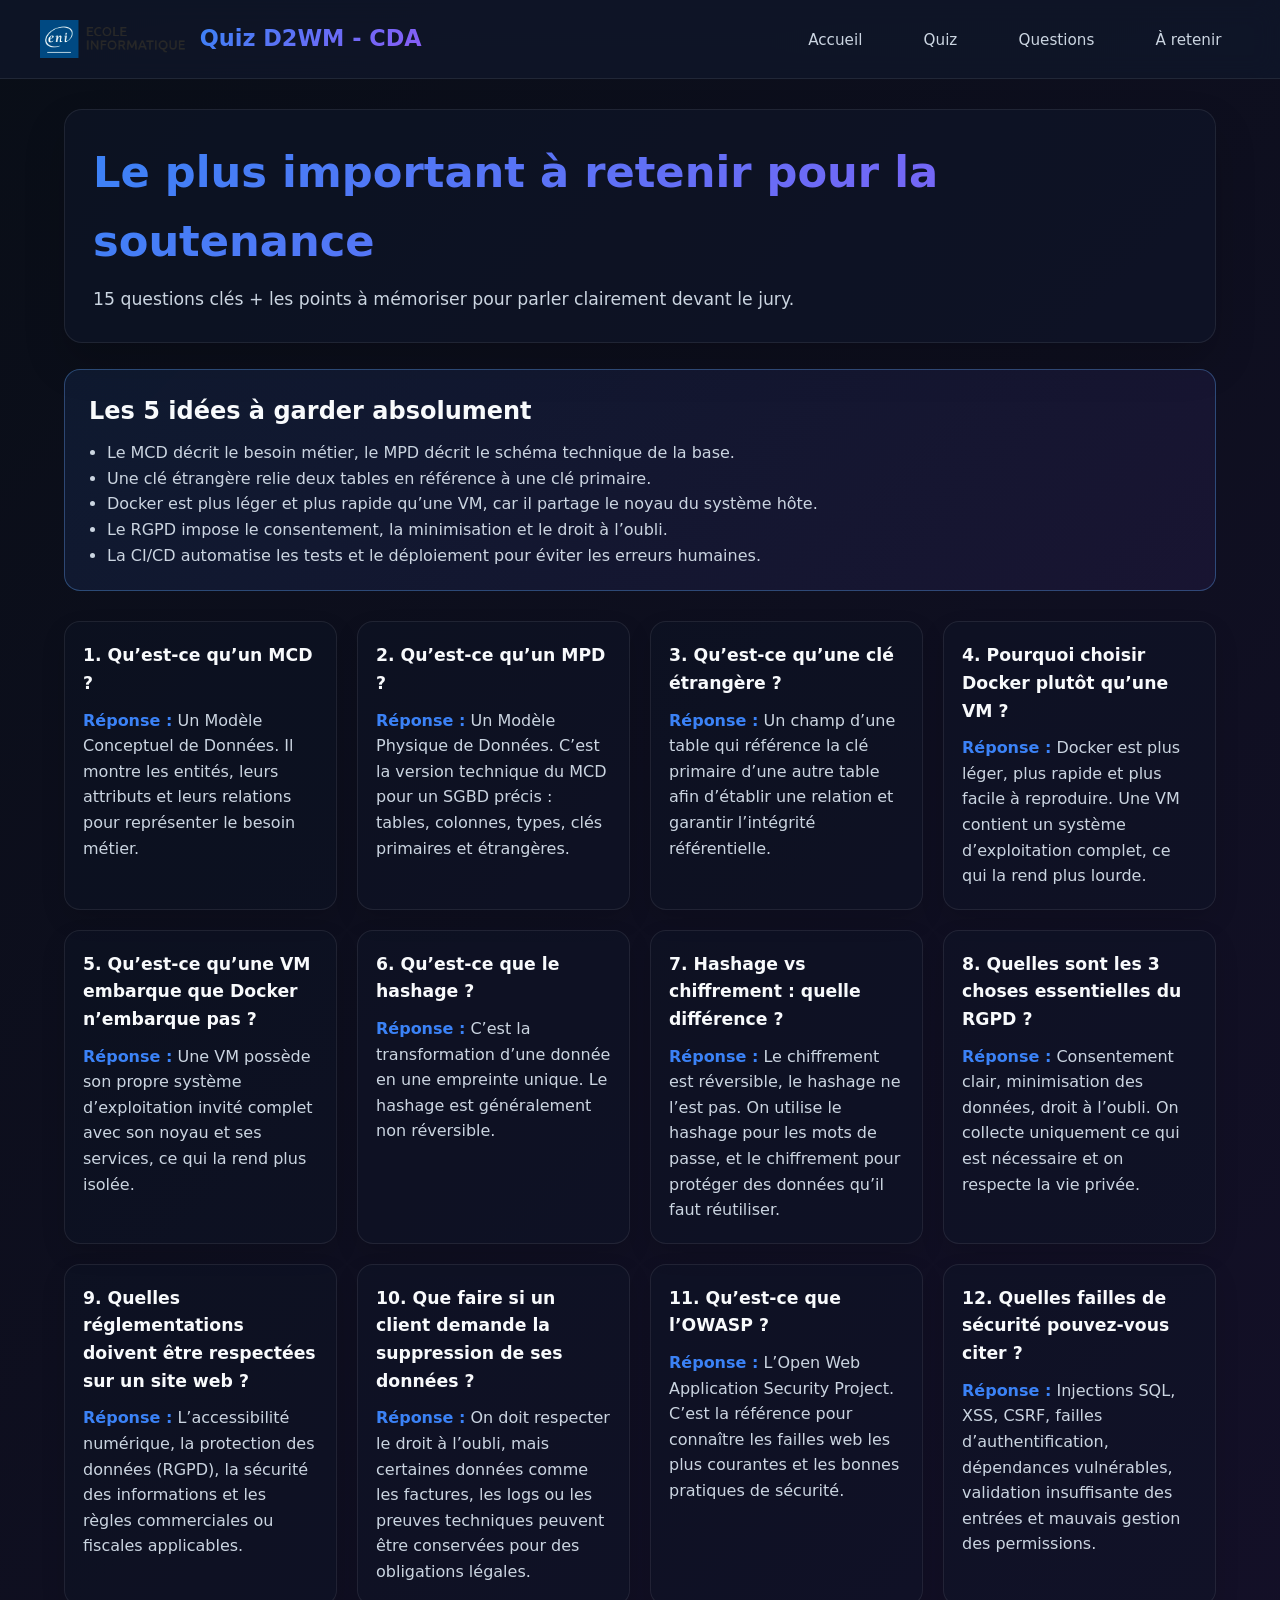
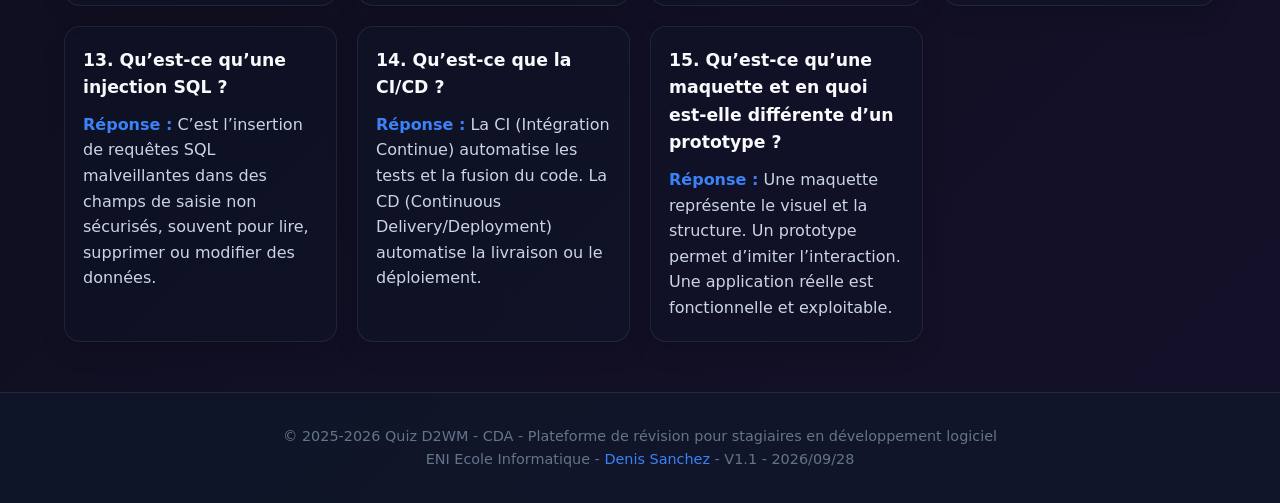
==== a-retenir.html @ b1cdfc32 "feat: implement header and footer components, add retention page with key concepts" ====
<!DOCTYPE html>
<html lang="fr">
<head>
    <meta charset="UTF-8">
    <meta name="viewport" content="width=device-width, initial-scale=1.0">
    <title>Le plus important à retenir pour la soutenance</title>
    <link rel="stylesheet" href="style.css">
</head>
<body>
    <div id="site-header"></div>

    <main class="retention-page">
        <div class="container">
            <section class="retention-hero">
                <h1>Le plus important à retenir pour la soutenance</h1>
                <p class="retention-subtitle">15 questions clés + les points à mémoriser pour parler clairement devant le jury.</p>
            </section>

            <section class="retention-flash-box">
                <h2>Les 5 idées à garder absolument</h2>
                <ul>
                    <li>Le MCD décrit le besoin métier, le MPD décrit le schéma technique de la base.</li>
                    <li>Une clé étrangère relie deux tables en référence à une clé primaire.</li>
                    <li>Docker est plus léger et plus rapide qu’une VM, car il partage le noyau du système hôte.</li>
                    <li>Le RGPD impose le consentement, la minimisation et le droit à l’oubli.</li>
                    <li>La CI/CD automatise les tests et le déploiement pour éviter les erreurs humaines.</li>
                </ul>
            </section>

            <section class="retention-grid">
                <article class="retention-card">
                    <h3>1. Qu’est-ce qu’un MCD ?</h3>
                    <p><strong>Réponse :</strong> Un Modèle Conceptuel de Données. Il montre les entités, leurs attributs et leurs relations pour représenter le besoin métier.</p>
                </article>

                <article class="retention-card">
                    <h3>2. Qu’est-ce qu’un MPD ?</h3>
                    <p><strong>Réponse :</strong> Un Modèle Physique de Données. C’est la version technique du MCD pour un SGBD précis : tables, colonnes, types, clés primaires et étrangères.</p>
                </article>

                <article class="retention-card">
                    <h3>3. Qu’est-ce qu’une clé étrangère ?</h3>
                    <p><strong>Réponse :</strong> Un champ d’une table qui référence la clé primaire d’une autre table afin d’établir une relation et garantir l’intégrité référentielle.</p>
                </article>

                <article class="retention-card">
                    <h3>4. Pourquoi choisir Docker plutôt qu’une VM ?</h3>
                    <p><strong>Réponse :</strong> Docker est plus léger, plus rapide et plus facile à reproduire. Une VM contient un système d’exploitation complet, ce qui la rend plus lourde.</p>
                </article>

                <article class="retention-card">
                    <h3>5. Qu’est-ce qu’une VM embarque que Docker n’embarque pas ?</h3>
                    <p><strong>Réponse :</strong> Une VM possède son propre système d’exploitation invité complet avec son noyau et ses services, ce qui la rend plus isolée.</p>
                </article>

                <article class="retention-card">
                    <h3>6. Qu’est-ce que le hashage ?</h3>
                    <p><strong>Réponse :</strong> C’est la transformation d’une donnée en une empreinte unique. Le hashage est généralement non réversible.</p>
                </article>

                <article class="retention-card">
                    <h3>7. Hashage vs chiffrement : quelle différence ?</h3>
                    <p><strong>Réponse :</strong> Le chiffrement est réversible, le hashage ne l’est pas. On utilise le hashage pour les mots de passe, et le chiffrement pour protéger des données qu’il faut réutiliser.</p>
                </article>

                <article class="retention-card">
                    <h3>8. Quelles sont les 3 choses essentielles du RGPD ?</h3>
                    <p><strong>Réponse :</strong> Consentement clair, minimisation des données, droit à l’oubli. On collecte uniquement ce qui est nécessaire et on respecte la vie privée.</p>
                </article>

                <article class="retention-card">
                    <h3>9. Quelles réglementations doivent être respectées sur un site web ?</h3>
                    <p><strong>Réponse :</strong> L’accessibilité numérique, la protection des données (RGPD), la sécurité des informations et les règles commerciales ou fiscales applicables.</p>
                </article>

                <article class="retention-card">
                    <h3>10. Que faire si un client demande la suppression de ses données ?</h3>
                    <p><strong>Réponse :</strong> On doit respecter le droit à l’oubli, mais certaines données comme les factures, les logs ou les preuves techniques peuvent être conservées pour des obligations légales.</p>
                </article>

                <article class="retention-card">
                    <h3>11. Qu’est-ce que l’OWASP ?</h3>
                    <p><strong>Réponse :</strong> L’Open Web Application Security Project. C’est la référence pour connaître les failles web les plus courantes et les bonnes pratiques de sécurité.</p>
                </article>

                <article class="retention-card">
                    <h3>12. Quelles failles de sécurité pouvez-vous citer ?</h3>
                    <p><strong>Réponse :</strong> Injections SQL, XSS, CSRF, failles d’authentification, dépendances vulnérables, validation insuffisante des entrées et mauvais gestion des permissions.</p>
                </article>

                <article class="retention-card">
                    <h3>13. Qu’est-ce qu’une injection SQL ?</h3>
                    <p><strong>Réponse :</strong> C’est l’insertion de requêtes SQL malveillantes dans des champs de saisie non sécurisés, souvent pour lire, supprimer ou modifier des données.</p>
                </article>

                <article class="retention-card">
                    <h3>14. Qu’est-ce que la CI/CD ?</h3>
                    <p><strong>Réponse :</strong> La CI (Intégration Continue) automatise les tests et la fusion du code. La CD (Continuous Delivery/Deployment) automatise la livraison ou le déploiement.</p>
                </article>

                <article class="retention-card">
                    <h3>15. Qu’est-ce qu’une maquette et en quoi est-elle différente d’un prototype ?</h3>
                    <p><strong>Réponse :</strong> Une maquette représente le visuel et la structure. Un prototype permet d’imiter l’interaction. Une application réelle est fonctionnelle et exploitable.</p>
                </article>
            </section>
        </div>
    </main>

    <div id="site-footer"></div>

    <script src="layout.js"></script>
</body>
</html>
---- style.css ----
/* === RESET ET BASE === */
* {
    margin: 0;
    padding: 0;
    box-sizing: border-box;
}

:root {
    --bg-gradient: linear-gradient(135deg, #090e17 0%, #15102a 100%);
    --card-bg: rgba(30, 41, 59, 0.6);
    --border-color: rgba(255, 255, 255, 0.08);
    --text-primary: #f8fafc;
    --text-secondary: #cbd5e1;
    --text-muted: #64748b;
    --primary-gradient: linear-gradient(135deg, #3b82f6 0%, #8b5cf6 100%);
    --primary-color: #3b82f6;
    --primary-hover-shadow: rgba(59, 130, 246, 0.3);
    
    /* Difficulties colors */
    --facile-color: #4ade80;
    --facile-bg: rgba(34, 197, 94, 0.15);
    --facile-border: rgba(34, 197, 94, 0.3);
    
    --intermediaire-color: #fb923c;
    --intermediaire-bg: rgba(249, 115, 22, 0.15);
    --intermediaire-border: rgba(249, 115, 22, 0.3);
    
    --avance-color: #f87171;
    --avance-bg: rgba(239, 68, 68, 0.15);
    --avance-border: rgba(239, 68, 68, 0.3);
}

body {
    font-family: 'Inter', system-ui, -apple-system, sans-serif;
    line-height: 1.6;
    color: var(--text-secondary);
    background: var(--bg-gradient);
    min-height: 100vh;
    display: flex;
    flex-direction: column;
}

.container {
    max-width: 1200px;
    margin: 0 auto;
    padding: 0 24px;
    width: 100%;
}

/* === HEADER === */
header {
    background: rgba(15, 23, 42, 0.8);
    backdrop-filter: blur(12px);
    -webkit-backdrop-filter: blur(12px);
    border-bottom: 1px solid var(--border-color);
    position: sticky;
    top: 0;
    z-index: 1000;
}

.header-content {
    display: flex;
    justify-content: space-between;
    align-items: center;
    padding: 1.25rem 0;
}

.logo {
    display: flex;
    align-items: center;
    font-size: 1.4rem;
    font-weight: 700;
    color: var(--text-primary);
    text-decoration: none;
    gap: 12px;
}

.logo img {
    height: 38px;
    width: auto;
}

.text-header {
    background: var(--primary-gradient);
    -webkit-background-clip: text;
    -webkit-text-fill-color: transparent;
    background-clip: text;
}

/* === NAVIGATION === */
nav ul {
    list-style: none;
    display: flex;
    gap: 1.5rem;
}

nav a {
    text-decoration: none;
    color: var(--text-secondary);
    font-weight: 500;
    padding: 0.6rem 1.1rem;
    border-radius: 8px;
    transition: all 0.25s ease;
    font-size: 0.95rem;
    border: 1px solid transparent;
}

nav a:hover, nav a.active {
    background: rgba(255, 255, 255, 0.05);
    color: var(--text-primary);
    border-color: var(--border-color);
}

/* === MAIN CONTENT === */
main {
    padding: 2.5rem 0;
    flex: 1;
}

.page {
    display: none;
    background: var(--card-bg);
    backdrop-filter: blur(20px);
    -webkit-backdrop-filter: blur(20px);
    border-radius: 20px;
    padding: 2.5rem;
    border: 1px solid var(--border-color);
    box-shadow: 0 20px 40px rgba(0, 0, 0, 0.25);
    margin-bottom: 2rem;
}

.page.active {
    display: block;
}

/* === ACCUEIL === */
.welcome {
    text-align: center;
}

.welcome h1 {
    font-size: 2.8rem;
    font-weight: 800;
    margin-bottom: 1rem;
    background: var(--primary-gradient);
    -webkit-background-clip: text;
    -webkit-text-fill-color: transparent;
    background-clip: text;
}

.welcome p {
    font-size: 1.15rem;
    color: var(--text-secondary);
    margin-bottom: 1.5rem;
    max-width: 800px;
    margin-left: auto;
    margin-right: auto;
}

.alignLeft {
    text-align: left;
    max-width: 700px;
    margin: 1.5rem auto;
    padding-left: 2rem;
}

.alignLeft li {
    margin-bottom: 0.5rem;
}

.welcome h2 {
    font-size: 1.8rem;
    color: var(--text-primary);
    margin: 2.5rem 0 1rem;
}

.menu-cards {
    display: grid;
    grid-template-columns: repeat(auto-fit, minmax(320px, 1fr));
    gap: 2rem;
    margin-top: 2.5rem;
}

.menu-card {
    background: rgba(255, 255, 255, 0.02);
    border: 1px solid var(--border-color);
    padding: 2.5rem 2rem;
    border-radius: 16px;
    text-align: center;
    cursor: pointer;
    transition: all 0.3s cubic-bezier(0.4, 0, 0.2, 1);
    box-shadow: 0 4px 12px rgba(0, 0, 0, 0.1);
}

.menu-card:hover {
    transform: translateY(-5px);
    background: rgba(255, 255, 255, 0.04);
    border-color: rgba(59, 130, 246, 0.4);
    box-shadow: 0 12px 30px rgba(59, 130, 246, 0.15);
}

.menu-card h3 {
    font-size: 1.4rem;
    margin-bottom: 0.75rem;
    color: var(--text-primary);
}

.welcome-text-card {
    color: var(--text-secondary) !important;
    font-size: 0.95rem;
    line-height: 1.5;
}

.highlight {
    font-weight: 600;
    color: var(--primary-color);
}

/* === FORMULAIRE QUIZ === */
.quiz-setup {
    background: rgba(15, 23, 42, 0.4);
    border: 1px solid var(--border-color);
    padding: 2.5rem;
    border-radius: 16px;
    max-width: 650px;
    margin: 2rem auto;
}

.form-group {
    margin-bottom: 1.75rem;
}

.form-group label {
    display: block;
    margin-bottom: 0.6rem;
    font-weight: 600;
    color: var(--text-primary);
    font-size: 0.95rem;
}

.form-group select,
.form-group input {
    width: 100%;
    padding: 0.85rem 1rem;
    background: rgba(15, 23, 42, 0.6);
    border: 1px solid rgba(255, 255, 255, 0.1);
    border-radius: 10px;
    font-size: 1rem;
    color: var(--text-primary);
    transition: all 0.25s ease;
}

.form-group select:focus,
.form-group input:focus {
    outline: none;
    border-color: var(--primary-color);
    box-shadow: 0 0 0 3px rgba(59, 130, 246, 0.15);
}

.btn {
    background: var(--primary-gradient);
    color: white;
    padding: 0.85rem 2.25rem;
    border: none;
    border-radius: 10px;
    font-size: 1rem;
    font-weight: 600;
    cursor: pointer;
    transition: all 0.25s cubic-bezier(0.4, 0, 0.2, 1);
    display: inline-block;
    text-decoration: none;
    box-shadow: 0 4px 14px var(--primary-hover-shadow);
}

.btn:hover {
    transform: translateY(-2px);
    box-shadow: 0 6px 20px rgba(59, 130, 246, 0.4);
}

.btn:active {
    transform: translateY(0);
}

.btn-secondary {
    background: rgba(255, 255, 255, 0.08);
    color: var(--text-primary);
    box-shadow: none;
    border: 1px solid var(--border-color);
}

.btn-secondary:hover {
    background: rgba(255, 255, 255, 0.15);
    box-shadow: none;
}

.btn-sm {
    padding: 0.5rem 1.25rem;
    font-size: 0.85rem;
    border-radius: 8px;
}

/* === QUIZ === */
.quiz-container {
    max-width: 800px;
    margin: 0 auto;
}

.quiz-header {
    display: flex;
    justify-content: space-between;
    align-items: center;
    margin-bottom: 1.5rem;
    padding: 1rem 1.5rem;
    background: rgba(15, 23, 42, 0.4);
    border: 1px solid var(--border-color);
    border-radius: 12px;
}

.quiz-progress {
    font-weight: 600;
    color: var(--text-primary);
}

.timer {
    font-size: 1.5rem;
    font-weight: 700;
    color: #f87171;
    background: rgba(239, 68, 68, 0.1);
    border: 1px solid rgba(239, 68, 68, 0.2);
    padding: 0.25rem 1rem;
    border-radius: 8px;
    min-width: 70px;
    text-align: center;
}

.timer.warning {
    background: rgba(239, 68, 68, 0.25);
    border-color: #ef4444;
    animation: pulse 0.8s infinite;
}

@keyframes pulse {
    0% { transform: scale(1); }
    50% { transform: scale(1.05); }
    100% { transform: scale(1); }
}

/* PROGRESS BAR */
.progress-bar-container {
    background: rgba(255, 255, 255, 0.05);
    height: 8px;
    border-radius: 4px;
    overflow: hidden;
    margin-bottom: 2rem;
    border: 1px solid rgba(255, 255, 255, 0.03);
}

.progress-bar-fill {
    background: var(--primary-gradient);
    height: 100%;
    width: 0%;
    transition: width 0.4s cubic-bezier(0.1, 0.76, 0.55, 0.94);
}

.question-card {
    background: rgba(15, 23, 42, 0.2);
    border: 1px solid var(--border-color);
    padding: 2.5rem;
    border-radius: 16px;
    margin-bottom: 2rem;
}

.question-title {
    font-size: 1.35rem;
    font-weight: 700;
    margin-bottom: 0.5rem;
    color: var(--text-primary);
    line-height: 1.5;
}

.question-meta {
    font-size: 0.85rem;
    color: var(--text-muted);
    margin-bottom: 1.75rem;
    display: flex;
    gap: 15px;
}

.answers {
    display: grid;
    gap: 1rem;
}

.answer-btn {
    background: rgba(255, 255, 255, 0.02);
    border: 1px solid var(--border-color);
    padding: 1.15rem 1.5rem;
    border-radius: 12px;
    cursor: pointer;
    transition: all 0.2s ease;
    text-align: left;
    font-size: 1rem;
    color: var(--text-secondary);
    font-family: inherit;
}

.answer-btn:hover {
    border-color: var(--primary-color);
    background: rgba(59, 130, 246, 0.08);
    color: var(--text-primary);
}

.answer-btn:focus {
    outline: none;
    border-color: var(--primary-color);
}

.answer-btn.selected {
    border-color: var(--primary-color);
    background: rgba(59, 130, 246, 0.15);
    color: var(--text-primary);
}

.answer-btn.correct {
    border-color: #22c55e !important;
    background: rgba(34, 197, 94, 0.15) !important;
    color: #4ade80 !important;
    font-weight: 600;
}

.answer-btn.incorrect {
    border-color: #ef4444 !important;
    background: rgba(239, 68, 68, 0.15) !important;
    color: #f87171 !important;
}

.explanation {
    background: rgba(34, 197, 94, 0.06);
    border: 1px solid rgba(34, 197, 94, 0.15);
    border-left: 4px solid #22c55e;
    padding: 1.25rem 1.5rem;
    margin-top: 1.5rem;
    border-radius: 8px;
    display: none;
}

.explanation.show {
    display: block;
    animation: slideDown 0.35s cubic-bezier(0.1, 0.76, 0.55, 0.94);
}

@keyframes slideDown {
    from { opacity: 0; transform: translateY(-10px); }
    to { opacity: 1; transform: translateY(0); }
}

.explanation-container {
    margin-top: 0.5rem;
}

.explanation-text {
    font-size: 0.95rem;
    color: var(--text-secondary);
    line-height: 1.6;
}

/* === RÉSULTATS === */
.results-container {
    max-width: 700px;
    margin: 0 auto;
    text-align: center;
}

.score-circle {
    width: 170px;
    height: 170px;
    border-radius: 50%;
    background: conic-gradient(#22c55e var(--score-percentage), rgba(255, 255, 255, 0.08) var(--score-percentage));
    display: flex;
    align-items: center;
    justify-content: center;
    margin: 2.5rem auto;
    position: relative;
    box-shadow: 0 10px 25px rgba(0, 0, 0, 0.2);
}

.score-circle::before {
    content: '';
    width: 136px;
    height: 136px;
    border-radius: 50%;
    background: #090e17; /* Matches deep page background */
    position: absolute;
}

.score-text {
    position: relative;
    z-index: 1;
    font-size: 2.4rem;
    font-weight: 800;
    color: var(--text-primary);
}

.results-summary {
    display: grid;
    grid-template-columns: repeat(auto-fit, minmax(180px, 1fr));
    gap: 1.5rem;
    margin: 2.5rem 0;
}

.stat-card {
    background: rgba(15, 23, 42, 0.4);
    border: 1px solid var(--border-color);
    padding: 1.5rem;
    border-radius: 14px;
    text-align: center;
}

.stat-number {
    font-size: 2.2rem;
    font-weight: 800;
    color: var(--text-primary);
    background: var(--primary-gradient);
    -webkit-background-clip: text;
    -webkit-text-fill-color: transparent;
    background-clip: text;
}

.stat-label {
    color: var(--text-muted);
    font-size: 0.9rem;
    margin-top: 0.4rem;
    text-transform: uppercase;
    letter-spacing: 0.5px;
}

/* === LISTE DES QUESTIONS === */
.questions-list {
    max-width: 1000px;
    margin: 0 auto;
}

.search-filter-container {
    display: flex;
    gap: 1.25rem;
    margin-bottom: 2.5rem;
    flex-wrap: wrap;
}

.search-group {
    flex: 1;
    min-width: 300px;
    margin-bottom: 0;
}

.filter-group {
    width: 220px;
    margin-bottom: 0;
}

.search-filter-container input,
.search-filter-container select {
    background: rgba(15, 23, 42, 0.5);
    border: 1px solid var(--border-color);
    color: var(--text-primary);
    border-radius: 10px;
}

.theme-section {
    margin-bottom: 1.75rem;
    border: 1px solid var(--border-color);
    border-radius: 14px;
    overflow: hidden;
    background: rgba(15, 23, 42, 0.2);
    transition: all 0.3s ease;
}

.theme-section.expanded {
    background: rgba(15, 23, 42, 0.4);
    border-color: rgba(255, 255, 255, 0.15);
    box-shadow: 0 10px 25px rgba(0, 0, 0, 0.15);
}

.theme-header {
    background: rgba(15, 23, 42, 0.6);
    padding: 1.25rem 2rem;
    cursor: pointer;
    transition: background 0.25s ease;
}

.theme-header:hover {
    background: rgba(15, 23, 42, 0.85);
}

.theme-header h3 {
    font-size: 1.25rem;
    font-weight: 700;
    color: var(--text-primary);
    display: flex;
    justify-content: space-between;
    align-items: center;
}

.theme-header h3::after {
    content: '▼';
    font-size: 0.8rem;
    color: var(--text-muted);
    transition: transform 0.3s ease;
}

.theme-section.expanded .theme-header h3::after {
    transform: rotate(180deg);
}

.theme-count {
    color: var(--text-muted);
    font-size: 0.9rem;
    font-weight: 400;
}

.theme-content {
    background: transparent;
    border: none;
    padding: 0;
}

.question-item {
    border-top: 1px solid var(--border-color);
    padding: 2rem;
}

.question-text {
    font-weight: 700;
    color: var(--text-primary);
    margin-bottom: 1rem;
    font-size: 1.15rem;
    line-height: 1.5;
}

.question-meta {
    margin-bottom: 1.25rem;
    background: transparent;
    color: var(--text-muted);
    border: none;
    border-radius: 0;
    padding: 0;
    display: flex;
    align-items: center;
    gap: 10px;
    font-size: 0.85rem;
}

.question-answer {
    background: rgba(34, 197, 94, 0.04);
    border: 1px solid rgba(34, 197, 94, 0.15);
    border-left: 5px solid #22c55e;
    padding: 1.5rem;
    border-radius: 10px;
}

.correct-answer {
    font-weight: 700;
    color: #4ade80;
    margin-bottom: 0.75rem;
    font-size: 1.05rem;
}

/* === HISTORIQUE DES SCORES === */
.history-section {
    margin-top: 3.5rem;
    padding-top: 2.5rem;
    border-top: 1px solid var(--border-color);
    text-align: left;
}

.history-section h2 {
    font-size: 1.5rem;
    margin-bottom: 1.5rem;
    color: var(--text-primary);
    text-align: center;
}

.history-list {
    max-width: 700px;
    margin: 0 auto 1.5rem;
}

.history-item {
    display: flex;
    justify-content: space-between;
    align-items: center;
    background: rgba(15, 23, 42, 0.4);
    border: 1px solid var(--border-color);
    padding: 1rem 1.5rem;
    border-radius: 12px;
    margin-bottom: 0.75rem;
    gap: 15px;
}

.history-meta {
    display: flex;
    flex-direction: column;
    gap: 4px;
}

.history-date {
    font-size: 0.8rem;
    color: var(--text-muted);
}

.history-theme {
    font-weight: 600;
    color: var(--text-primary);
    font-size: 0.95rem;
    white-space: nowrap;
    overflow: hidden;
    text-overflow: ellipsis;
    max-width: 250px;
}

.history-stats {
    display: flex;
    align-items: center;
    gap: 20px;
}

.history-time {
    font-size: 0.85rem;
    color: var(--text-muted);
}

.history-score {
    font-weight: 700;
    font-size: 1.05rem;
    padding: 0.25rem 0.75rem;
    border-radius: 6px;
    min-width: 100px;
    text-align: center;
}

.score-good {
    color: #4ade80;
    background: rgba(34, 197, 94, 0.1);
}

.score-average {
    color: #fb923c;
    background: rgba(249, 115, 22, 0.1);
}

.score-bad {
    color: #f87171;
    background: rgba(239, 68, 68, 0.1);
}

.no-history {
    text-align: center;
    color: var(--text-muted);
    font-style: italic;
}

.btn-clear-history {
    display: block;
    margin: 0 auto;
}

/* === ACCESSIBILITÉ & BADGES === */
.badge {
    display: inline-block;
    padding: 3px 10px;
    font-size: 0.75rem;
    font-weight: 700;
    border-radius: 6px;
    text-transform: uppercase;
    letter-spacing: 0.5px;
    border: 1px solid transparent;
}

.badge-facile {
    color: var(--facile-color);
    background: var(--facile-bg);
    border-color: var(--facile-border);
}

.badge-intermediaire {
    color: var(--intermediaire-color);
    background: var(--intermediaire-bg);
    border-color: var(--intermediaire-border);
}

.badge-avance {
    color: var(--avance-color);
    background: var(--avance-bg);
    border-color: var(--avance-border);
}

/* === FOOTER === */
footer {
    background: rgba(15, 23, 42, 0.8);
    border-top: 1px solid var(--border-color);
    text-align: center;
    padding: 2rem 0;
    color: var(--text-muted);
    margin-top: auto;
    font-size: 0.9rem;
}

footer a {
    color: var(--primary-color);
    text-decoration: none;
    transition: color 0.2s ease;
}

footer a:hover {
    color: #8b5cf6;
}

/* === RESPONSIVE === */
@media (max-width: 768px) {
    .header-content {
        flex-direction: column;
        gap: 1.25rem;
        padding: 1rem 0;
    }

    nav ul {
        gap: 0.75rem;
    }
    
    nav a {
        padding: 0.5rem 0.8rem;
        font-size: 0.85rem;
    }

    .welcome h1 {
        font-size: 2.2rem;
    }

    .menu-cards {
        grid-template-columns: 1fr;
        gap: 1.25rem;
    }

    .quiz-setup {
        padding: 1.75rem;
    }

    .quiz-header {
        flex-direction: column;
        gap: 1rem;
        align-items: stretch;
        text-align: center;
    }
    
    .timer {
        margin: 0 auto;
    }

    .question-card {
        padding: 1.5rem;
    }

    .results-summary {
        grid-template-columns: 1fr;
        gap: 1rem;
    }
    
    .search-filter-container {
        flex-direction: column;
        align-items: stretch;
    }
    
    .filter-group {
        width: 100%;
    }
    
    .history-item {
        flex-direction: column;
        align-items: stretch;
        gap: 10px;
    }
    
    .history-stats {
        justify-content: space-between;
    }
    
    .history-theme {
        max-width: 100%;
    }
}

/* === UTILITAIRES === */
.hidden { display: none !important; }
.text-center { text-align: center; }
.mt-2 { margin-top: 1rem; }
.mb-2 { margin-bottom: 1rem; }
.explanation-container {
     margin: 0 auto;
     border: 1px solid rgba(255, 255, 255, 0.08);
     padding: 10px;
     container-type: inline-size;
}
.explanation-text {
     white-space: pre-wrap;
     margin: 0;
}

/* === PAGE À RETENIR POUR LA SOUTENANCE === */
.retention-page {
    padding: 30px 0 50px;
}

.retention-hero {
    background: rgba(15, 23, 42, 0.55);
    border: 1px solid var(--border-color);
    border-radius: 18px;
    padding: 28px;
    box-shadow: 0 20px 40px rgba(0, 0, 0, 0.18);
    margin-bottom: 26px;
}

.retention-hero h1 {
    margin: 0 0 10px;
    font-size: clamp(2rem, 4vw, 2.7rem);
    color: var(--text-primary);
    background: var(--primary-gradient);
    -webkit-background-clip: text;
    -webkit-text-fill-color: transparent;
    background-clip: text;
}

.retention-subtitle {
    margin: 0;
    color: var(--text-secondary);
    font-size: 1.08rem;
}

.retention-flash-box {
    background: linear-gradient(135deg, rgba(59, 130, 246, 0.1), rgba(139, 92, 246, 0.08));
    border: 1px solid rgba(96, 165, 250, 0.35);
    border-radius: 16px;
    padding: 22px 24px;
    margin-bottom: 30px;
}

.retention-flash-box h2 {
    margin-top: 0;
    color: var(--text-primary);
    font-size: 1.5rem;
}

.retention-flash-box ul {
    margin: 10px 0 0 18px;
    padding: 0;
    color: var(--text-secondary);
}

.retention-grid {
    display: grid;
    grid-template-columns: repeat(auto-fit, minmax(260px, 1fr));
    gap: 20px;
}

.retention-card {
    background: rgba(15, 23, 42, 0.42);
    border: 1px solid var(--border-color);
    border-radius: 16px;
    padding: 20px 18px;
    box-shadow: 0 10px 25px rgba(0, 0, 0, 0.12);
}

.retention-card:nth-child(odd) {
    background: rgba(15, 23, 42, 0.32);
}

.retention-card h3 {
    margin-top: 0;
    margin-bottom: 10px;
    font-size: 1.08rem;
    color: var(--text-primary);
}

.retention-card p {
    margin: 0;
    color: var(--text-secondary);
}

.retention-card strong {
    color: var(--primary-color);
}

.retention-footer {
    text-align: center;
    padding: 20px 0 0;
}

@media (max-width: 700px) {
    .retention-hero {
        padding: 20px 18px;
    }
}
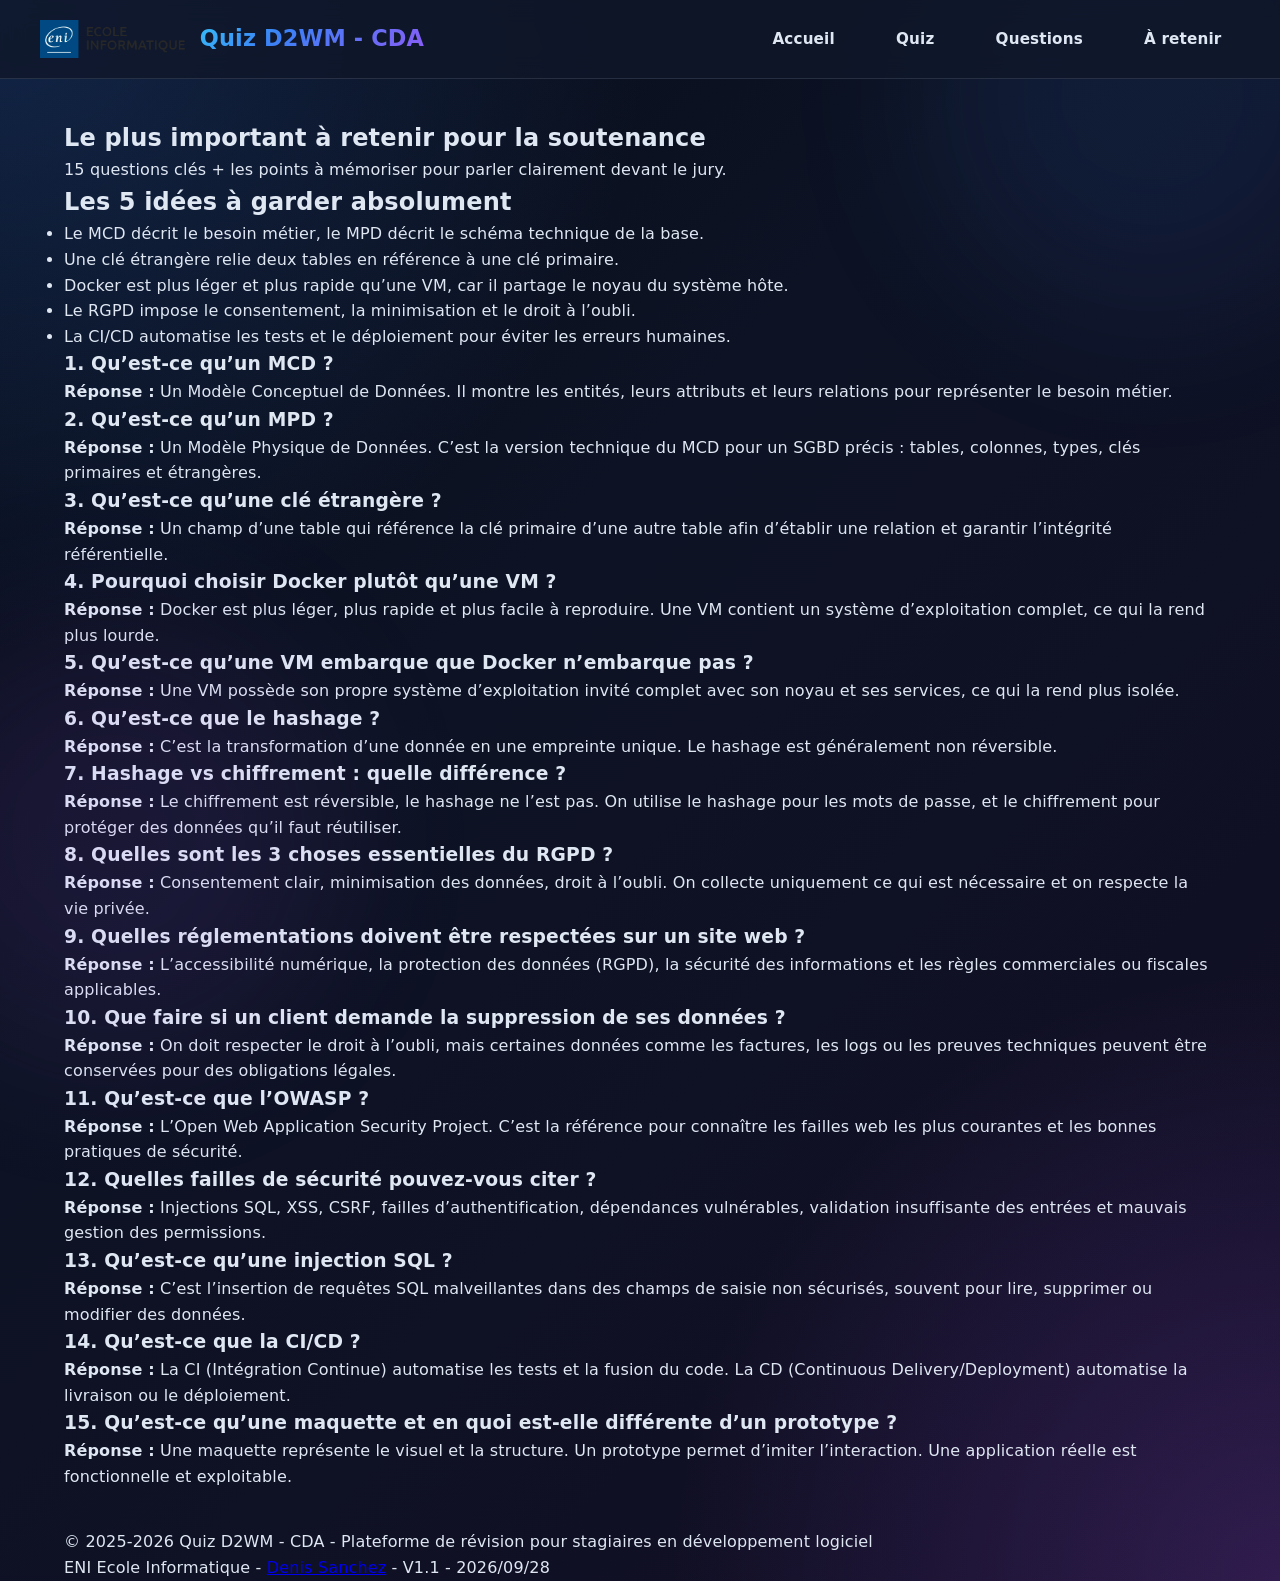
==== commit f599014a: "feat: update resource links with cache-busting query parameters and enhance navigation structure" ====
--- a/a-retenir.html
+++ b/a-retenir.html
@@ -4,7 +4,7 @@
     <meta charset="UTF-8">
     <meta name="viewport" content="width=device-width, initial-scale=1.0">
     <title>Le plus important à retenir pour la soutenance</title>
-    <link rel="stylesheet" href="style.css">
+    <link rel="stylesheet" href="style.css?v=2026-09-28">
 </head>
 <body>
     <div id="site-header"></div>
@@ -108,6 +108,6 @@
 
     <div id="site-footer"></div>
 
-    <script src="layout.js"></script>
+    <script src="layout.js?v=2026-09-28"></script>
 </body>
 </html>
--- a/style.css
+++ b/style.css
@@ -6,28 +6,40 @@
 }
 
 :root {
-    --bg-gradient: linear-gradient(135deg, #090e17 0%, #15102a 100%);
-    --card-bg: rgba(30, 41, 59, 0.6);
-    --border-color: rgba(255, 255, 255, 0.08);
+    --bg-gradient: radial-gradient(circle at top left, rgba(59, 130, 246, 0.22), transparent 32%),
+        radial-gradient(circle at bottom right, rgba(168, 85, 247, 0.2), transparent 30%),
+        linear-gradient(135deg, #060b16 0%, #0d1324 38%, #120e24 100%);
+    --card-bg: rgba(15, 23, 42, 0.72);
+    --card-soft: rgba(15, 23, 42, 0.48);
+    --card-strong: rgba(15, 23, 42, 0.9);
+    --border-color: rgba(148, 163, 184, 0.18);
     --text-primary: #f8fafc;
-    --text-secondary: #cbd5e1;
-    --text-muted: #64748b;
-    --primary-gradient: linear-gradient(135deg, #3b82f6 0%, #8b5cf6 100%);
-    --primary-color: #3b82f6;
-    --primary-hover-shadow: rgba(59, 130, 246, 0.3);
-    
+    --text-secondary: #dfe7f3;
+    --text-muted: #8ea0b9;
+    --primary-gradient: linear-gradient(135deg, #38bdf8 0%, #3b82f6 35%, #8b5cf6 100%);
+    --primary-color: #60a5fa;
+    --primary-hover-shadow: rgba(59, 130, 246, 0.35);
+    --surface-glow: rgba(96, 165, 250, 0.12);
+    --success-color: #34d399;
+    --warning-color: #fbbf24;
+    --danger-color: #f87171;
+
     /* Difficulties colors */
     --facile-color: #4ade80;
     --facile-bg: rgba(34, 197, 94, 0.15);
     --facile-border: rgba(34, 197, 94, 0.3);
-    
+
     --intermediaire-color: #fb923c;
     --intermediaire-bg: rgba(249, 115, 22, 0.15);
     --intermediaire-border: rgba(249, 115, 22, 0.3);
-    
+
     --avance-color: #f87171;
     --avance-bg: rgba(239, 68, 68, 0.15);
     --avance-border: rgba(239, 68, 68, 0.3);
+}
+
+html {
+    scroll-behavior: smooth;
 }
 
 body {
@@ -38,6 +50,34 @@
     min-height: 100vh;
     display: flex;
     flex-direction: column;
+    letter-spacing: 0.01em;
+    position: relative;
+    overflow-x: hidden;
+}
+
+body::before,
+body::after {
+    content: "";
+    position: fixed;
+    width: 28rem;
+    height: 28rem;
+    border-radius: 50%;
+    filter: blur(80px);
+    opacity: 0.5;
+    pointer-events: none;
+    z-index: 0;
+}
+
+body::before {
+    background: rgba(59, 130, 246, 0.18);
+    top: -8rem;
+    right: -6rem;
+}
+
+body::after {
+    background: rgba(168, 85, 247, 0.18);
+    bottom: -10rem;
+    left: -7rem;
 }
 
 .container {
@@ -97,18 +137,38 @@
 nav a {
     text-decoration: none;
     color: var(--text-secondary);
-    font-weight: 500;
-    padding: 0.6rem 1.1rem;
-    border-radius: 8px;
+    font-weight: 600;
+    padding: 0.7rem 1.1rem;
+    border-radius: 10px;
     transition: all 0.25s ease;
     font-size: 0.95rem;
     border: 1px solid transparent;
-}
-
-nav a:hover, nav a.active {
+    position: relative;
+}
+
+nav a:hover {
     background: rgba(255, 255, 255, 0.05);
     color: var(--text-primary);
     border-color: var(--border-color);
+    transform: translateY(-1px);
+}
+
+nav a.active {
+    background: linear-gradient(135deg, rgba(59, 130, 246, 0.18), rgba(139, 92, 246, 0.14));
+    color: var(--text-primary);
+    border-color: rgba(96, 165, 250, 0.45);
+    box-shadow: inset 0 1px 0 rgba(255,255,255,0.08), 0 8px 18px rgba(59, 130, 246, 0.12);
+}
+
+nav a.active::before {
+    content: "";
+    position: absolute;
+    left: 0.8rem;
+    right: 0.8rem;
+    bottom: 0.3rem;
+    height: 2px;
+    border-radius: 999px;
+    background: var(--primary-gradient);
 }
 
 /* === MAIN CONTENT === */
@@ -119,14 +179,24 @@
 
 .page {
     display: none;
-    background: var(--card-bg);
+    background: linear-gradient(180deg, rgba(15, 23, 42, 0.76) 0%, rgba(15, 23, 42, 0.88) 100%);
     backdrop-filter: blur(20px);
     -webkit-backdrop-filter: blur(20px);
-    border-radius: 20px;
+    border-radius: 26px;
     padding: 2.5rem;
-    border: 1px solid var(--border-color);
-    box-shadow: 0 20px 40px rgba(0, 0, 0, 0.25);
+    border: 1px solid rgba(148, 163, 184, 0.22);
+    box-shadow: 0 22px 60px rgba(2, 6, 23, 0.5), inset 0 1px 0 rgba(255, 255, 255, 0.06);
     margin-bottom: 2rem;
+    position: relative;
+    overflow: hidden;
+}
+
+.page::before {
+    content: "";
+    position: absolute;
+    inset: 0;
+    background: radial-gradient(circle at top left, rgba(96, 165, 250, 0.12), transparent 30%);
+    pointer-events: none;
 }
 
 .page.active {
@@ -136,94 +206,119 @@
 /* === ACCUEIL === */
 .welcome {
     text-align: center;
+    position: relative;
+    z-index: 1;
 }
 
 .welcome h1 {
-    font-size: 2.8rem;
+    font-size: clamp(2.4rem, 4vw, 4rem);
     font-weight: 800;
     margin-bottom: 1rem;
     background: var(--primary-gradient);
     -webkit-background-clip: text;
     -webkit-text-fill-color: transparent;
     background-clip: text;
+    letter-spacing: -0.04em;
 }
 
 .welcome p {
     font-size: 1.15rem;
     color: var(--text-secondary);
     margin-bottom: 1.5rem;
-    max-width: 800px;
+    max-width: 820px;
     margin-left: auto;
     margin-right: auto;
 }
 
 .alignLeft {
     text-align: left;
-    max-width: 700px;
+    max-width: 720px;
     margin: 1.5rem auto;
     padding-left: 2rem;
+    color: var(--text-secondary);
 }
 
 .alignLeft li {
-    margin-bottom: 0.5rem;
+    margin-bottom: 0.6rem;
 }
 
 .welcome h2 {
-    font-size: 1.8rem;
+    font-size: clamp(1.5rem, 2.2vw, 2rem);
     color: var(--text-primary);
     margin: 2.5rem 0 1rem;
 }
 
 .menu-cards {
     display: grid;
-    grid-template-columns: repeat(auto-fit, minmax(320px, 1fr));
+    grid-template-columns: repeat(auto-fit, minmax(300px, 1fr));
     gap: 2rem;
     margin-top: 2.5rem;
 }
 
 .menu-card {
-    background: rgba(255, 255, 255, 0.02);
-    border: 1px solid var(--border-color);
-    padding: 2.5rem 2rem;
-    border-radius: 16px;
+    background: linear-gradient(180deg, rgba(15, 23, 42, 0.76), rgba(15, 23, 42, 0.56));
+    border: 1px solid rgba(148, 163, 184, 0.18);
+    padding: 2.25rem 1.75rem;
+    border-radius: 24px;
     text-align: center;
     cursor: pointer;
     transition: all 0.3s cubic-bezier(0.4, 0, 0.2, 1);
-    box-shadow: 0 4px 12px rgba(0, 0, 0, 0.1);
+    box-shadow: 0 18px 35px rgba(2, 6, 23, 0.25), inset 0 1px 0 rgba(255,255,255,0.04);
+    position: relative;
+    overflow: hidden;
+    isolation: isolate;
+}
+
+.menu-card::before {
+    content: "";
+    position: absolute;
+    inset: 0;
+    background: linear-gradient(135deg, rgba(96, 165, 250, 0.14), transparent 42%, rgba(168, 85, 247, 0.1));
+    opacity: 0;
+    transition: opacity 0.25s ease;
 }
 
 .menu-card:hover {
-    transform: translateY(-5px);
-    background: rgba(255, 255, 255, 0.04);
-    border-color: rgba(59, 130, 246, 0.4);
-    box-shadow: 0 12px 30px rgba(59, 130, 246, 0.15);
+    transform: translateY(-6px) scale(1.01);
+    border-color: rgba(96, 165, 250, 0.5);
+    box-shadow: 0 20px 38px rgba(59, 130, 246, 0.18);
+}
+
+.menu-card:hover::before {
+    opacity: 1;
 }
 
 .menu-card h3 {
-    font-size: 1.4rem;
-    margin-bottom: 0.75rem;
-    color: var(--text-primary);
+    font-size: 1.5rem;
+    margin-bottom: 0.8rem;
+    color: var(--text-primary);
+    position: relative;
+    z-index: 1;
 }
 
 .welcome-text-card {
     color: var(--text-secondary) !important;
-    font-size: 0.95rem;
-    line-height: 1.5;
+    font-size: 0.96rem;
+    line-height: 1.55;
+    position: relative;
+    z-index: 1;
 }
 
 .highlight {
-    font-weight: 600;
+    font-weight: 700;
     color: var(--primary-color);
+    display: inline-block;
 }
 
 /* === FORMULAIRE QUIZ === */
 .quiz-setup {
-    background: rgba(15, 23, 42, 0.4);
-    border: 1px solid var(--border-color);
+    background: linear-gradient(180deg, rgba(15, 23, 42, 0.8), rgba(15, 23, 42, 0.62));
+    border: 1px solid rgba(148, 163, 184, 0.18);
     padding: 2.5rem;
-    border-radius: 16px;
-    max-width: 650px;
+    border-radius: 24px;
+    max-width: 700px;
     margin: 2rem auto;
+    box-shadow: 0 18px 40px rgba(2, 6, 23, 0.28), inset 0 1px 0 rgba(255,255,255,0.04);
 }
 
 .form-group {
@@ -232,7 +327,7 @@
 
 .form-group label {
     display: block;
-    margin-bottom: 0.6rem;
+    margin-bottom: 0.65rem;
     font-weight: 600;
     color: var(--text-primary);
     font-size: 0.95rem;
@@ -241,40 +336,43 @@
 .form-group select,
 .form-group input {
     width: 100%;
-    padding: 0.85rem 1rem;
-    background: rgba(15, 23, 42, 0.6);
-    border: 1px solid rgba(255, 255, 255, 0.1);
-    border-radius: 10px;
+    padding: 0.9rem 1rem;
+    background: rgba(15, 23, 42, 0.72);
+    border: 1px solid rgba(148, 163, 184, 0.2);
+    border-radius: 12px;
     font-size: 1rem;
     color: var(--text-primary);
     transition: all 0.25s ease;
+    box-shadow: inset 0 1px 1px rgba(255,255,255,0.02);
 }
 
 .form-group select:focus,
 .form-group input:focus {
     outline: none;
-    border-color: var(--primary-color);
-    box-shadow: 0 0 0 3px rgba(59, 130, 246, 0.15);
+    border-color: rgba(96, 165, 250, 0.8);
+    box-shadow: 0 0 0 4px rgba(96, 165, 250, 0.14);
+    background: rgba(15, 23, 42, 0.82);
 }
 
 .btn {
     background: var(--primary-gradient);
     color: white;
-    padding: 0.85rem 2.25rem;
+    padding: 0.9rem 2.3rem;
     border: none;
-    border-radius: 10px;
+    border-radius: 12px;
     font-size: 1rem;
-    font-weight: 600;
+    font-weight: 700;
     cursor: pointer;
     transition: all 0.25s cubic-bezier(0.4, 0, 0.2, 1);
     display: inline-block;
     text-decoration: none;
-    box-shadow: 0 4px 14px var(--primary-hover-shadow);
+    box-shadow: 0 8px 24px rgba(59, 130, 246, 0.35);
+    letter-spacing: 0.01em;
 }
 
 .btn:hover {
     transform: translateY(-2px);
-    box-shadow: 0 6px 20px rgba(59, 130, 246, 0.4);
+    box-shadow: 0 12px 26px rgba(96, 165, 250, 0.38);
 }
 
 .btn:active {
@@ -282,21 +380,21 @@
 }
 
 .btn-secondary {
-    background: rgba(255, 255, 255, 0.08);
+    background: rgba(148, 163, 184, 0.08);
     color: var(--text-primary);
     box-shadow: none;
-    border: 1px solid var(--border-color);
+    border: 1px solid rgba(148, 163, 184, 0.2);
 }
 
 .btn-secondary:hover {
-    background: rgba(255, 255, 255, 0.15);
+    background: rgba(148, 163, 184, 0.12);
     box-shadow: none;
 }
 
 .btn-sm {
-    padding: 0.5rem 1.25rem;
+    padding: 0.65rem 1.2rem;
     font-size: 0.85rem;
-    border-radius: 8px;
+    border-radius: 10px;
 }
 
 /* === QUIZ === */
@@ -309,33 +407,35 @@
     display: flex;
     justify-content: space-between;
     align-items: center;
-    margin-bottom: 1.5rem;
-    padding: 1rem 1.5rem;
-    background: rgba(15, 23, 42, 0.4);
-    border: 1px solid var(--border-color);
-    border-radius: 12px;
+    margin-bottom: 1.6rem;
+    padding: 1rem 1.25rem;
+    background: linear-gradient(180deg, rgba(15, 23, 42, 0.75), rgba(15, 23, 42, 0.55));
+    border: 1px solid rgba(148, 163, 184, 0.18);
+    border-radius: 16px;
+    box-shadow: 0 12px 24px rgba(2, 6, 23, 0.15);
 }
 
 .quiz-progress {
-    font-weight: 600;
+    font-weight: 700;
     color: var(--text-primary);
 }
 
 .timer {
     font-size: 1.5rem;
-    font-weight: 700;
-    color: #f87171;
-    background: rgba(239, 68, 68, 0.1);
-    border: 1px solid rgba(239, 68, 68, 0.2);
-    padding: 0.25rem 1rem;
-    border-radius: 8px;
-    min-width: 70px;
+    font-weight: 800;
+    color: #fca5a5;
+    background: rgba(239, 68, 68, 0.12);
+    border: 1px solid rgba(248, 113, 113, 0.25);
+    padding: 0.35rem 1rem;
+    border-radius: 10px;
+    min-width: 80px;
     text-align: center;
+    box-shadow: inset 0 1px 0 rgba(255,255,255,0.04);
 }
 
 .timer.warning {
-    background: rgba(239, 68, 68, 0.25);
-    border-color: #ef4444;
+    background: rgba(239, 68, 68, 0.22);
+    border-color: rgba(239, 68, 68, 0.4);
     animation: pulse 0.8s infinite;
 }
 
@@ -347,12 +447,12 @@
 
 /* PROGRESS BAR */
 .progress-bar-container {
-    background: rgba(255, 255, 255, 0.05);
-    height: 8px;
-    border-radius: 4px;
+    background: rgba(148, 163, 184, 0.08);
+    height: 10px;
+    border-radius: 999px;
     overflow: hidden;
     margin-bottom: 2rem;
-    border: 1px solid rgba(255, 255, 255, 0.03);
+    border: 1px solid rgba(148, 163, 184, 0.12);
 }
 
 .progress-bar-fill {
@@ -360,20 +460,21 @@
     height: 100%;
     width: 0%;
     transition: width 0.4s cubic-bezier(0.1, 0.76, 0.55, 0.94);
+    box-shadow: 0 0 20px rgba(96, 165, 250, 0.45);
 }
 
 .question-card {
-    background: rgba(15, 23, 42, 0.2);
-    border: 1px solid var(--border-color);
-    padding: 2.5rem;
-    border-radius: 16px;
+    background: linear-gradient(180deg, rgba(15, 23, 42, 0.8), rgba(15, 23, 42, 0.56));
+    border: 1px solid rgba(148, 163, 184, 0.18);
+    padding: 2.2rem;
+    border-radius: 24px;
     margin-bottom: 2rem;
-}
+    box-shadow: 0 18px 40px rgba(2, 6, 23, 0.2), inset 0 1px 0 rgba(255,255,255,0.04);
 
 .question-title {
-    font-size: 1.35rem;
+    font-size: clamp(1.25rem, 2vw, 1.7rem);
     font-weight: 700;
-    margin-bottom: 0.5rem;
+    margin-bottom: 0.6rem;
     color: var(--text-primary);
     line-height: 1.5;
 }
@@ -384,6 +485,7 @@
     margin-bottom: 1.75rem;
     display: flex;
     gap: 15px;
+    flex-wrap: wrap;
 }
 
 .answers {
@@ -392,10 +494,10 @@
 }
 
 .answer-btn {
-    background: rgba(255, 255, 255, 0.02);
-    border: 1px solid var(--border-color);
-    padding: 1.15rem 1.5rem;
-    border-radius: 12px;
+    background: rgba(15, 23, 42, 0.5);
+    border: 1px solid rgba(148, 163, 184, 0.18);
+    padding: 1.15rem 1.4rem;
+    border-radius: 14px;
     cursor: pointer;
     transition: all 0.2s ease;
     text-align: left;
@@ -405,42 +507,44 @@
 }
 
 .answer-btn:hover {
-    border-color: var(--primary-color);
+    border-color: rgba(96, 165, 250, 0.6);
     background: rgba(59, 130, 246, 0.08);
     color: var(--text-primary);
+    transform: translateX(2px);
 }
 
 .answer-btn:focus {
     outline: none;
-    border-color: var(--primary-color);
+    border-color: rgba(96, 165, 250, 0.8);
+    box-shadow: 0 0 0 3px rgba(96, 165, 250, 0.15);
 }
 
 .answer-btn.selected {
-    border-color: var(--primary-color);
-    background: rgba(59, 130, 246, 0.15);
+    border-color: rgba(96, 165, 250, 0.9);
+    background: rgba(59, 130, 246, 0.14);
     color: var(--text-primary);
 }
 
 .answer-btn.correct {
-    border-color: #22c55e !important;
-    background: rgba(34, 197, 94, 0.15) !important;
-    color: #4ade80 !important;
-    font-weight: 600;
+    border-color: rgba(52, 211, 153, 0.8) !important;
+    background: rgba(34, 197, 94, 0.18) !important;
+    color: #86efac !important;
+    font-weight: 700;
 }
 
 .answer-btn.incorrect {
-    border-color: #ef4444 !important;
-    background: rgba(239, 68, 68, 0.15) !important;
-    color: #f87171 !important;
+    border-color: rgba(248, 113, 113, 0.8) !important;
+    background: rgba(239, 68, 68, 0.14) !important;
+    color: #fca5a5 !important;
 }
 
 .explanation {
     background: rgba(34, 197, 94, 0.06);
-    border: 1px solid rgba(34, 197, 94, 0.15);
+    border: 1px solid rgba(52, 211, 153, 0.18);
     border-left: 4px solid #22c55e;
-    padding: 1.25rem 1.5rem;
+    padding: 1.2rem 1.4rem;
     margin-top: 1.5rem;
-    border-radius: 8px;
+    border-radius: 12px;
     display: none;
 }
 
@@ -481,7 +585,7 @@
     justify-content: center;
     margin: 2.5rem auto;
     position: relative;
-    box-shadow: 0 10px 25px rgba(0, 0, 0, 0.2);
+    box-shadow: 0 18px 35px rgba(34, 197, 94, 0.12);
 }
 
 .score-circle::before {
@@ -489,7 +593,7 @@
     width: 136px;
     height: 136px;
     border-radius: 50%;
-    background: #090e17; /* Matches deep page background */
+    background: rgba(9, 14, 23, 1);
     position: absolute;
 }
 
@@ -509,11 +613,12 @@
 }
 
 .stat-card {
-    background: rgba(15, 23, 42, 0.4);
-    border: 1px solid var(--border-color);
+    background: linear-gradient(180deg, rgba(15, 23, 42, 0.72), rgba(15, 23, 42, 0.52));
+    border: 1px solid rgba(148, 163, 184, 0.2);
     padding: 1.5rem;
-    border-radius: 14px;
+    border-radius: 18px;
     text-align: center;
+    box-shadow: 0 18px 34px rgba(2, 6, 23, 0.18);
 }
 
 .stat-number {
@@ -561,35 +666,37 @@
 .search-filter-container input,
 .search-filter-container select {
     background: rgba(15, 23, 42, 0.5);
-    border: 1px solid var(--border-color);
-    color: var(--text-primary);
-    border-radius: 10px;
+    border: 1px solid rgba(148, 163, 184, 0.2);
+    color: var(--text-primary);
+    border-radius: 12px;
+    box-shadow: inset 0 1px 1px rgba(255,255,255,0.02);
 }
 
 .theme-section {
     margin-bottom: 1.75rem;
-    border: 1px solid var(--border-color);
-    border-radius: 14px;
+    border: 1px solid rgba(148, 163, 184, 0.18);
+    border-radius: 18px;
     overflow: hidden;
-    background: rgba(15, 23, 42, 0.2);
+    background: rgba(15, 23, 42, 0.25);
     transition: all 0.3s ease;
+    box-shadow: 0 12px 24px rgba(2, 6, 23, 0.15);
 }
 
 .theme-section.expanded {
-    background: rgba(15, 23, 42, 0.4);
-    border-color: rgba(255, 255, 255, 0.15);
-    box-shadow: 0 10px 25px rgba(0, 0, 0, 0.15);
+    background: rgba(15, 23, 42, 0.42);
+    border-color: rgba(96, 165, 250, 0.35);
+    box-shadow: 0 18px 30px rgba(15, 23, 42, 0.18);
 }
 
 .theme-header {
-    background: rgba(15, 23, 42, 0.6);
-    padding: 1.25rem 2rem;
+    background: linear-gradient(180deg, rgba(15, 23, 42, 0.7), rgba(15, 23, 42, 0.55));
+    padding: 1.25rem 1.5rem;
     cursor: pointer;
     transition: background 0.25s ease;
 }
 
 .theme-header:hover {
-    background: rgba(15, 23, 42, 0.85);
+    background: rgba(15, 23, 42, 0.82);
 }
 
 .theme-header h3 {
@@ -625,7 +732,7 @@
 }
 
 .question-item {
-    border-top: 1px solid var(--border-color);
+    border-top: 1px solid rgba(148, 163, 184, 0.15);
     padding: 2rem;
 }
 
@@ -655,7 +762,7 @@
     border: 1px solid rgba(34, 197, 94, 0.15);
     border-left: 5px solid #22c55e;
     padding: 1.5rem;
-    border-radius: 10px;
+    border-radius: 12px;
 }
 
 .correct-answer {
@@ -669,7 +776,7 @@
 .history-section {
     margin-top: 3.5rem;
     padding-top: 2.5rem;
-    border-top: 1px solid var(--border-color);
+    border-top: 1px solid rgba(148, 163, 184, 0.18);
     text-align: left;
 }
 
@@ -689,12 +796,13 @@
     display: flex;
     justify-content: space-between;
     align-items: center;
-    background: rgba(15, 23, 42, 0.4);
-    border: 1px solid var(--border-color);
+    background: linear-gradient(180deg, rgba(15, 23, 42, 0.72), rgba(15, 23, 42, 0.52));
+    border: 1px solid rgba(148, 163, 184, 0.18);
     padding: 1rem 1.5rem;
-    border-radius: 12px;
+    border-radius: 14px;
     margin-bottom: 0.75rem;
     gap: 15px;
+    box-shadow: 0 12px 18px rgba(2, 6, 23, 0.12);
 }
 
 .history-meta {
@@ -733,7 +841,7 @@
     font-weight: 700;
     font-size: 1.05rem;
     padding: 0.25rem 0.75rem;
-    border-radius: 6px;
+    border-radius: 7px;
     min-width: 100px;
     text-align: center;
 }
@@ -911,11 +1019,11 @@
 }
 
 .retention-hero {
-    background: rgba(15, 23, 42, 0.55);
-    border: 1px solid var(--border-color);
-    border-radius: 18px;
+    background: linear-gradient(135deg, rgba(15, 23, 42, 0.72), rgba(15, 23, 42, 0.56));
+    border: 1px solid rgba(96, 165, 250, 0.22);
+    border-radius: 24px;
     padding: 28px;
-    box-shadow: 0 20px 40px rgba(0, 0, 0, 0.18);
+    box-shadow: 0 20px 40px rgba(0, 0, 0, 0.18), inset 0 1px 0 rgba(255,255,255,0.04);
     margin-bottom: 26px;
 }
 
@@ -936,11 +1044,12 @@
 }
 
 .retention-flash-box {
-    background: linear-gradient(135deg, rgba(59, 130, 246, 0.1), rgba(139, 92, 246, 0.08));
-    border: 1px solid rgba(96, 165, 250, 0.35);
-    border-radius: 16px;
+    background: linear-gradient(135deg, rgba(59, 130, 246, 0.12), rgba(139, 92, 246, 0.08));
+    border: 1px solid rgba(96, 165, 250, 0.38);
+    border-radius: 20px;
     padding: 22px 24px;
     margin-bottom: 30px;
+    box-shadow: 0 18px 34px rgba(59, 130, 246, 0.08);
 }
 
 .retention-flash-box h2 {
@@ -962,11 +1071,17 @@
 }
 
 .retention-card {
-    background: rgba(15, 23, 42, 0.42);
-    border: 1px solid var(--border-color);
-    border-radius: 16px;
+    background: rgba(15, 23, 42, 0.44);
+    border: 1px solid rgba(148, 163, 184, 0.18);
+    border-radius: 18px;
     padding: 20px 18px;
-    box-shadow: 0 10px 25px rgba(0, 0, 0, 0.12);
+    box-shadow: 0 12px 26px rgba(0, 0, 0, 0.12), inset 0 1px 0 rgba(255,255,255,0.03);
+    transition: transform 0.2s ease, border-color 0.2s ease;
+}
+
+.retention-card:hover {
+    transform: translateY(-3px);
+    border-color: rgba(96, 165, 250, 0.4);
 }
 
 .retention-card:nth-child(odd) {
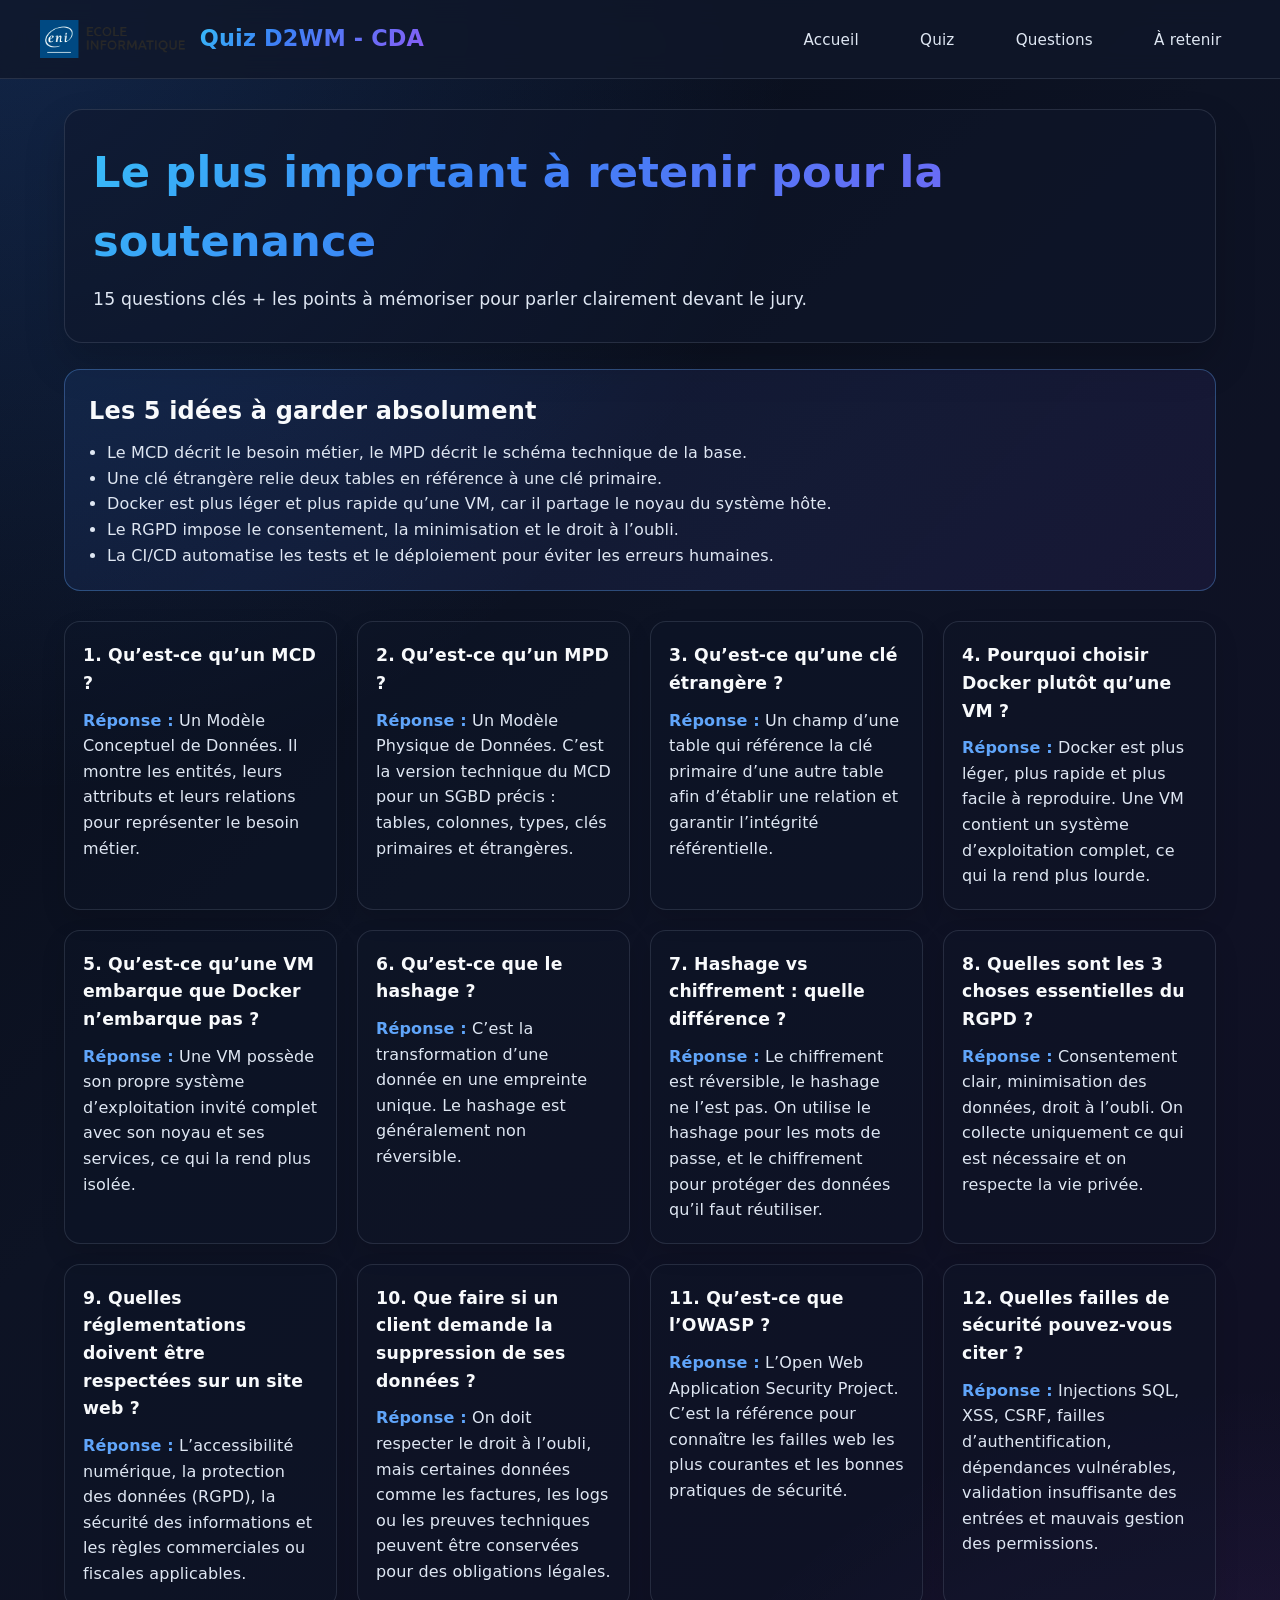
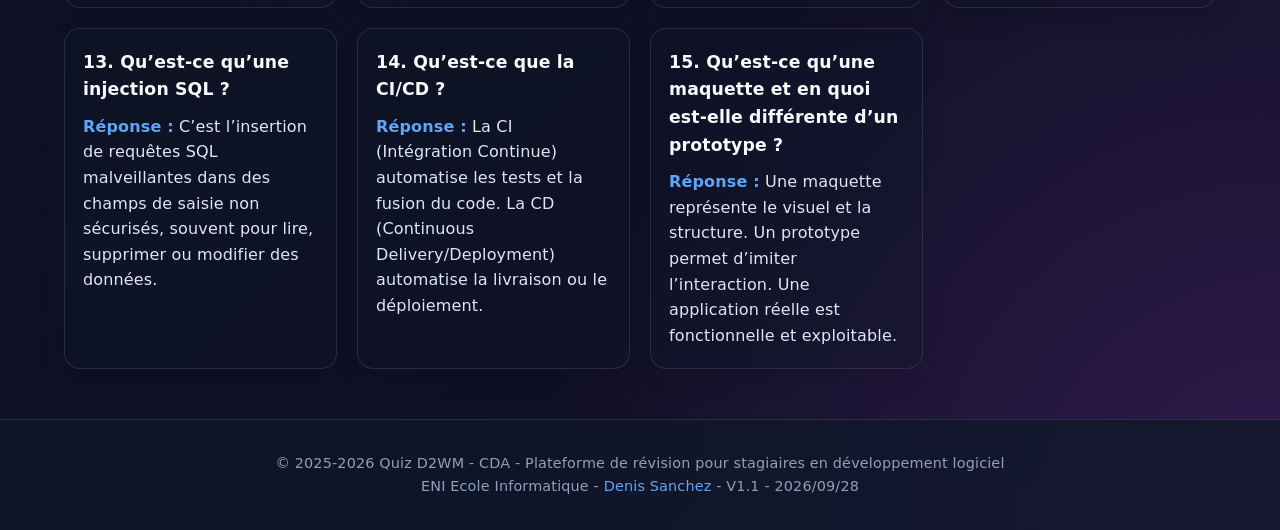
==== commit 3538e386: "feat: enhance quiz functionality with missed questions review and theme summaries" ====
--- a/a-retenir.html
+++ b/a-retenir.html
@@ -4,7 +4,7 @@
     <meta charset="UTF-8">
     <meta name="viewport" content="width=device-width, initial-scale=1.0">
     <title>Le plus important à retenir pour la soutenance</title>
-    <link rel="stylesheet" href="style.css?v=2026-09-28">
+    <link rel="stylesheet" href="style.css?v=2026-09-28-2">
 </head>
 <body>
     <div id="site-header"></div>
@@ -108,6 +108,6 @@
 
     <div id="site-footer"></div>
 
-    <script src="layout.js?v=2026-09-28"></script>
+    <script src="layout.js?v=2026-09-28-2"></script>
 </body>
 </html>
--- a/style.css
+++ b/style.css
@@ -51,33 +51,6 @@
     display: flex;
     flex-direction: column;
     letter-spacing: 0.01em;
-    position: relative;
-    overflow-x: hidden;
-}
-
-body::before,
-body::after {
-    content: "";
-    position: fixed;
-    width: 28rem;
-    height: 28rem;
-    border-radius: 50%;
-    filter: blur(80px);
-    opacity: 0.5;
-    pointer-events: none;
-    z-index: 0;
-}
-
-body::before {
-    background: rgba(59, 130, 246, 0.18);
-    top: -8rem;
-    right: -6rem;
-}
-
-body::after {
-    background: rgba(168, 85, 247, 0.18);
-    bottom: -10rem;
-    left: -7rem;
 }
 
 .container {
@@ -137,38 +110,18 @@
 nav a {
     text-decoration: none;
     color: var(--text-secondary);
-    font-weight: 600;
-    padding: 0.7rem 1.1rem;
-    border-radius: 10px;
+    font-weight: 500;
+    padding: 0.6rem 1.1rem;
+    border-radius: 8px;
     transition: all 0.25s ease;
     font-size: 0.95rem;
     border: 1px solid transparent;
-    position: relative;
-}
-
-nav a:hover {
+}
+
+nav a:hover, nav a.active {
     background: rgba(255, 255, 255, 0.05);
     color: var(--text-primary);
     border-color: var(--border-color);
-    transform: translateY(-1px);
-}
-
-nav a.active {
-    background: linear-gradient(135deg, rgba(59, 130, 246, 0.18), rgba(139, 92, 246, 0.14));
-    color: var(--text-primary);
-    border-color: rgba(96, 165, 250, 0.45);
-    box-shadow: inset 0 1px 0 rgba(255,255,255,0.08), 0 8px 18px rgba(59, 130, 246, 0.12);
-}
-
-nav a.active::before {
-    content: "";
-    position: absolute;
-    left: 0.8rem;
-    right: 0.8rem;
-    bottom: 0.3rem;
-    height: 2px;
-    border-radius: 999px;
-    background: var(--primary-gradient);
 }
 
 /* === MAIN CONTENT === */
@@ -248,6 +201,122 @@
     margin: 2.5rem 0 1rem;
 }
 
+.orientation-panel {
+    margin: 2rem 0 2.5rem;
+}
+
+.orientation-grid {
+    display: grid;
+    grid-template-columns: repeat(auto-fit, minmax(220px, 1fr));
+    gap: 1.2rem;
+}
+
+.orientation-card {
+    background: linear-gradient(180deg, rgba(15, 23, 42, 0.8), rgba(15, 23, 42, 0.6));
+    border: 1px solid rgba(148, 163, 184, 0.2);
+    border-radius: 18px;
+    padding: 1.4rem 1.2rem;
+    text-align: left;
+    cursor: pointer;
+    transition: transform 0.25s ease, border-color 0.25s ease, box-shadow 0.25s ease;
+    box-shadow: 0 12px 24px rgba(2, 6, 23, 0.16);
+}
+
+.orientation-card:hover {
+    transform: translateY(-4px);
+    border-color: rgba(96, 165, 250, 0.5);
+    box-shadow: 0 18px 28px rgba(59, 130, 246, 0.12);
+}
+
+.orientation-card-primary {
+    border-color: rgba(96, 165, 250, 0.2);
+}
+
+.orientation-card-secondary {
+    border-color: rgba(52, 211, 153, 0.2);
+}
+
+.orientation-card-tertiary {
+    border-color: rgba(168, 85, 247, 0.2);
+}
+
+.orientation-badge {
+    display: inline-flex;
+    padding: 0.4rem 0.7rem;
+    border-radius: 999px;
+    font-size: 0.72rem;
+    font-weight: 700;
+    letter-spacing: 0.05em;
+    text-transform: uppercase;
+    background: rgba(96, 165, 250, 0.12);
+    color: var(--text-primary);
+    border: 1px solid rgba(96, 165, 250, 0.18);
+    margin-bottom: 0.8rem;
+}
+
+.orientation-card h3 {
+    font-size: 1.25rem;
+    color: var(--text-primary);
+    margin-bottom: 0.55rem;
+}
+
+.orientation-card p {
+    color: var(--text-secondary);
+    line-height: 1.6;
+    margin: 0;
+}
+
+.home-summary-box {
+    display: grid;
+    grid-template-columns: repeat(auto-fit, minmax(170px, 1fr));
+    gap: 1rem;
+    margin: 0 auto 1.5rem;
+    max-width: 900px;
+}
+
+.summary-stat {
+    background: linear-gradient(180deg, rgba(15, 23, 42, 0.7), rgba(15, 23, 42, 0.52));
+    border: 1px solid rgba(148, 163, 184, 0.18);
+    border-radius: 16px;
+    padding: 1rem 1.1rem;
+    text-align: center;
+}
+
+.summary-label {
+    display: block;
+    color: var(--text-muted);
+    font-size: 0.78rem;
+    text-transform: uppercase;
+    letter-spacing: 0.08em;
+    margin-bottom: 0.45rem;
+}
+
+.summary-stat strong {
+    color: var(--text-primary);
+    font-size: 1.35rem;
+    font-weight: 800;
+}
+
+.quick-guide {
+    background: linear-gradient(135deg, rgba(59, 130, 246, 0.09), rgba(139, 92, 246, 0.08));
+    border: 1px solid rgba(96, 165, 250, 0.25);
+    border-radius: 16px;
+    padding: 1rem 1.2rem;
+    margin: 0 auto 2rem;
+    max-width: 900px;
+}
+
+.quick-guide h3 {
+    color: var(--text-primary);
+    margin-bottom: 0.4rem;
+    font-size: 1.15rem;
+}
+
+.quick-guide p {
+    margin: 0;
+    color: var(--text-secondary);
+}
+
 .menu-cards {
     display: grid;
     grid-template-columns: repeat(auto-fit, minmax(300px, 1fr));
@@ -256,17 +325,16 @@
 }
 
 .menu-card {
-    background: linear-gradient(180deg, rgba(15, 23, 42, 0.76), rgba(15, 23, 42, 0.56));
-    border: 1px solid rgba(148, 163, 184, 0.18);
+    background: linear-gradient(180deg, rgba(15, 23, 42, 0.74), rgba(15, 23, 42, 0.5));
+    border: 1px solid rgba(148, 163, 184, 0.2);
     padding: 2.25rem 1.75rem;
-    border-radius: 24px;
+    border-radius: 20px;
     text-align: center;
     cursor: pointer;
     transition: all 0.3s cubic-bezier(0.4, 0, 0.2, 1);
-    box-shadow: 0 18px 35px rgba(2, 6, 23, 0.25), inset 0 1px 0 rgba(255,255,255,0.04);
+    box-shadow: 0 18px 35px rgba(2, 6, 23, 0.25);
     position: relative;
     overflow: hidden;
-    isolation: isolate;
 }
 
 .menu-card::before {
@@ -312,13 +380,13 @@
 
 /* === FORMULAIRE QUIZ === */
 .quiz-setup {
-    background: linear-gradient(180deg, rgba(15, 23, 42, 0.8), rgba(15, 23, 42, 0.62));
+    background: linear-gradient(180deg, rgba(15, 23, 42, 0.74), rgba(15, 23, 42, 0.6));
     border: 1px solid rgba(148, 163, 184, 0.18);
     padding: 2.5rem;
-    border-radius: 24px;
+    border-radius: 22px;
     max-width: 700px;
     margin: 2rem auto;
-    box-shadow: 0 18px 40px rgba(2, 6, 23, 0.28), inset 0 1px 0 rgba(255,255,255,0.04);
+    box-shadow: 0 18px 40px rgba(2, 6, 23, 0.28);
 }
 
 .form-group {
@@ -470,6 +538,7 @@
     border-radius: 24px;
     margin-bottom: 2rem;
     box-shadow: 0 18px 40px rgba(2, 6, 23, 0.2), inset 0 1px 0 rgba(255,255,255,0.04);
+}
 
 .question-title {
     font-size: clamp(1.25rem, 2vw, 1.7rem);
@@ -639,6 +708,87 @@
     letter-spacing: 0.5px;
 }
 
+.results-review {
+    max-width: 900px;
+    margin: 2.2rem auto 0;
+    text-align: left;
+}
+
+.results-review h3 {
+    font-size: 1.4rem;
+    color: var(--text-primary);
+    margin-bottom: 1rem;
+}
+
+.review-item {
+    background: linear-gradient(180deg, rgba(15, 23, 42, 0.7), rgba(15, 23, 42, 0.54));
+    border: 1px solid rgba(148, 163, 184, 0.18);
+    border-left: 4px solid rgba(248, 113, 113, 0.9);
+    border-radius: 14px;
+    padding: 1.2rem 1.3rem;
+    margin-bottom: 1rem;
+}
+
+.review-item-header {
+    display: flex;
+    justify-content: space-between;
+    align-items: center;
+    gap: 0.75rem;
+    margin-bottom: 0.8rem;
+    flex-wrap: wrap;
+}
+
+.review-pill {
+    display: inline-flex;
+    padding: 0.35rem 0.75rem;
+    border-radius: 999px;
+    background: rgba(239, 68, 68, 0.12);
+    border: 1px solid rgba(239, 68, 68, 0.2);
+    color: #fca5a5;
+    font-size: 0.75rem;
+    font-weight: 700;
+    text-transform: uppercase;
+    letter-spacing: 0.05em;
+}
+
+.review-theme {
+    color: var(--text-muted);
+    font-size: 0.8rem;
+}
+
+.review-question {
+    color: var(--text-primary);
+    font-weight: 700;
+    margin: 0 0 0.9rem;
+    line-height: 1.5;
+}
+
+.review-answer-grid {
+    display: grid;
+    grid-template-columns: repeat(auto-fit, minmax(220px, 1fr));
+    gap: 0.75rem 1.25rem;
+    margin-bottom: 0.75rem;
+    color: var(--text-secondary);
+    line-height: 1.6;
+}
+
+.review-explanation {
+    color: var(--text-secondary);
+    line-height: 1.7;
+    background: rgba(15, 23, 42, 0.26);
+    border-radius: 10px;
+    padding: 0.9rem 1rem;
+}
+
+.review-empty {
+    text-align: center;
+    padding: 1.5rem;
+    border: 1px solid rgba(34, 197, 94, 0.2);
+    background: rgba(34, 197, 94, 0.08);
+    border-radius: 14px;
+    color: var(--text-primary);
+}
+
 /* === LISTE DES QUESTIONS === */
 .questions-list {
     max-width: 1000px;
@@ -670,6 +820,58 @@
     color: var(--text-primary);
     border-radius: 12px;
     box-shadow: inset 0 1px 1px rgba(255,255,255,0.02);
+}
+
+.theme-summary {
+    background: linear-gradient(180deg, rgba(15, 23, 42, 0.64), rgba(15, 23, 42, 0.46));
+    border-top: 1px solid rgba(148, 163, 184, 0.14);
+    border-bottom: 1px solid rgba(148, 163, 184, 0.12);
+    padding: 1.4rem 1.5rem 0.4rem;
+}
+
+.theme-summary-header {
+    color: var(--text-primary);
+    font-size: 0.9rem;
+    letter-spacing: 0.08em;
+    text-transform: uppercase;
+    margin-bottom: 1rem;
+}
+
+.theme-summary-body {
+    display: grid;
+    grid-template-columns: repeat(auto-fit, minmax(180px, 1fr));
+    gap: 1rem;
+}
+
+.summary-block {
+    background: rgba(15, 23, 42, 0.38);
+    border: 1px solid rgba(148, 163, 184, 0.14);
+    border-radius: 12px;
+    padding: 1rem;
+}
+
+.summary-block h4 {
+    margin: 0 0 0.7rem;
+    color: var(--text-primary);
+    font-size: 0.92rem;
+    font-weight: 700;
+}
+
+.summary-block p,
+.summary-block li {
+    color: var(--text-secondary);
+    line-height: 1.6;
+    margin: 0;
+    font-size: 0.92rem;
+}
+
+.summary-block ul {
+    margin: 0;
+    padding-left: 1.15rem;
+}
+
+.summary-block li + li {
+    margin-top: 0.4rem;
 }
 
 .theme-section {
@@ -770,6 +972,116 @@
     color: #4ade80;
     margin-bottom: 0.75rem;
     font-size: 1.05rem;
+}
+
+/* === PROGRESSION ET RÉVISIONS === */
+.progress-overview {
+    display: grid;
+    grid-template-columns: repeat(auto-fit, minmax(200px, 1fr));
+    gap: 1rem;
+    margin: 1.5rem auto 2.5rem;
+    max-width: 900px;
+}
+
+.progress-card {
+    background: linear-gradient(180deg, rgba(15, 23, 42, 0.72), rgba(15, 23, 42, 0.52));
+    border: 1px solid rgba(148, 163, 184, 0.18);
+    border-radius: 18px;
+    padding: 1.3rem 1.2rem;
+    box-shadow: 0 14px 26px rgba(2, 6, 23, 0.16);
+    display: flex;
+    flex-direction: column;
+    gap: 0.45rem;
+}
+
+.progress-label {
+    color: var(--text-muted);
+    font-size: 0.8rem;
+    letter-spacing: 0.08em;
+    text-transform: uppercase;
+}
+
+.progress-value {
+    color: var(--text-primary);
+    font-size: clamp(1.5rem, 2.4vw, 2.2rem);
+    font-weight: 800;
+    background: var(--primary-gradient);
+    -webkit-background-clip: text;
+    -webkit-text-fill-color: transparent;
+    background-clip: text;
+}
+
+.progress-meta {
+    color: var(--text-secondary);
+    font-size: 0.82rem;
+}
+
+.recommendations-section {
+    margin: 2.5rem auto 0;
+    max-width: 900px;
+}
+
+.recommendations-section h2 {
+    font-size: 1.5rem;
+    margin-bottom: 1.25rem;
+    color: var(--text-primary);
+    text-align: center;
+}
+
+#recommendations-container {
+    display: grid;
+    gap: 1rem;
+}
+
+.recommendation-card {
+    background: linear-gradient(180deg, rgba(15, 23, 42, 0.72), rgba(15, 23, 42, 0.52));
+    border: 1px solid rgba(148, 163, 184, 0.2);
+    border-radius: 18px;
+    padding: 1.2rem 1.3rem;
+    box-shadow: 0 18px 28px rgba(2, 6, 23, 0.12);
+}
+
+.recommendation-card.empty {
+    text-align: center;
+    color: var(--text-secondary);
+}
+
+.recommendation-header {
+    display: flex;
+    justify-content: space-between;
+    align-items: center;
+    gap: 1rem;
+    margin-bottom: 0.6rem;
+}
+
+.recommendation-header h3 {
+    color: var(--text-primary);
+    font-size: 1.1rem;
+    margin: 0;
+}
+
+.recommendation-score {
+    display: inline-flex;
+    align-items: center;
+    justify-content: center;
+    min-width: 72px;
+    padding: 0.35rem 0.7rem;
+    border-radius: 999px;
+    background: rgba(248, 113, 113, 0.12);
+    border: 1px solid rgba(248, 113, 113, 0.18);
+    color: #fca5a5;
+    font-weight: 700;
+}
+
+.recommendation-card p {
+    margin-bottom: 0.8rem;
+    color: var(--text-secondary);
+}
+
+.recommendation-list {
+    margin: 0 0 1rem 1.2rem;
+    color: var(--text-secondary);
+    line-height: 1.6;
 }
 
 /* === HISTORIQUE DES SCORES === */
@@ -1019,11 +1331,11 @@
 }
 
 .retention-hero {
-    background: linear-gradient(135deg, rgba(15, 23, 42, 0.72), rgba(15, 23, 42, 0.56));
-    border: 1px solid rgba(96, 165, 250, 0.22);
-    border-radius: 24px;
+    background: rgba(15, 23, 42, 0.55);
+    border: 1px solid var(--border-color);
+    border-radius: 18px;
     padding: 28px;
-    box-shadow: 0 20px 40px rgba(0, 0, 0, 0.18), inset 0 1px 0 rgba(255,255,255,0.04);
+    box-shadow: 0 20px 40px rgba(0, 0, 0, 0.18);
     margin-bottom: 26px;
 }
 
@@ -1044,12 +1356,11 @@
 }
 
 .retention-flash-box {
-    background: linear-gradient(135deg, rgba(59, 130, 246, 0.12), rgba(139, 92, 246, 0.08));
-    border: 1px solid rgba(96, 165, 250, 0.38);
-    border-radius: 20px;
+    background: linear-gradient(135deg, rgba(59, 130, 246, 0.1), rgba(139, 92, 246, 0.08));
+    border: 1px solid rgba(96, 165, 250, 0.35);
+    border-radius: 16px;
     padding: 22px 24px;
     margin-bottom: 30px;
-    box-shadow: 0 18px 34px rgba(59, 130, 246, 0.08);
 }
 
 .retention-flash-box h2 {
@@ -1071,17 +1382,11 @@
 }
 
 .retention-card {
-    background: rgba(15, 23, 42, 0.44);
-    border: 1px solid rgba(148, 163, 184, 0.18);
-    border-radius: 18px;
+    background: rgba(15, 23, 42, 0.42);
+    border: 1px solid var(--border-color);
+    border-radius: 16px;
     padding: 20px 18px;
-    box-shadow: 0 12px 26px rgba(0, 0, 0, 0.12), inset 0 1px 0 rgba(255,255,255,0.03);
-    transition: transform 0.2s ease, border-color 0.2s ease;
-}
-
-.retention-card:hover {
-    transform: translateY(-3px);
-    border-color: rgba(96, 165, 250, 0.4);
+    box-shadow: 0 10px 25px rgba(0, 0, 0, 0.12);
 }
 
 .retention-card:nth-child(odd) {
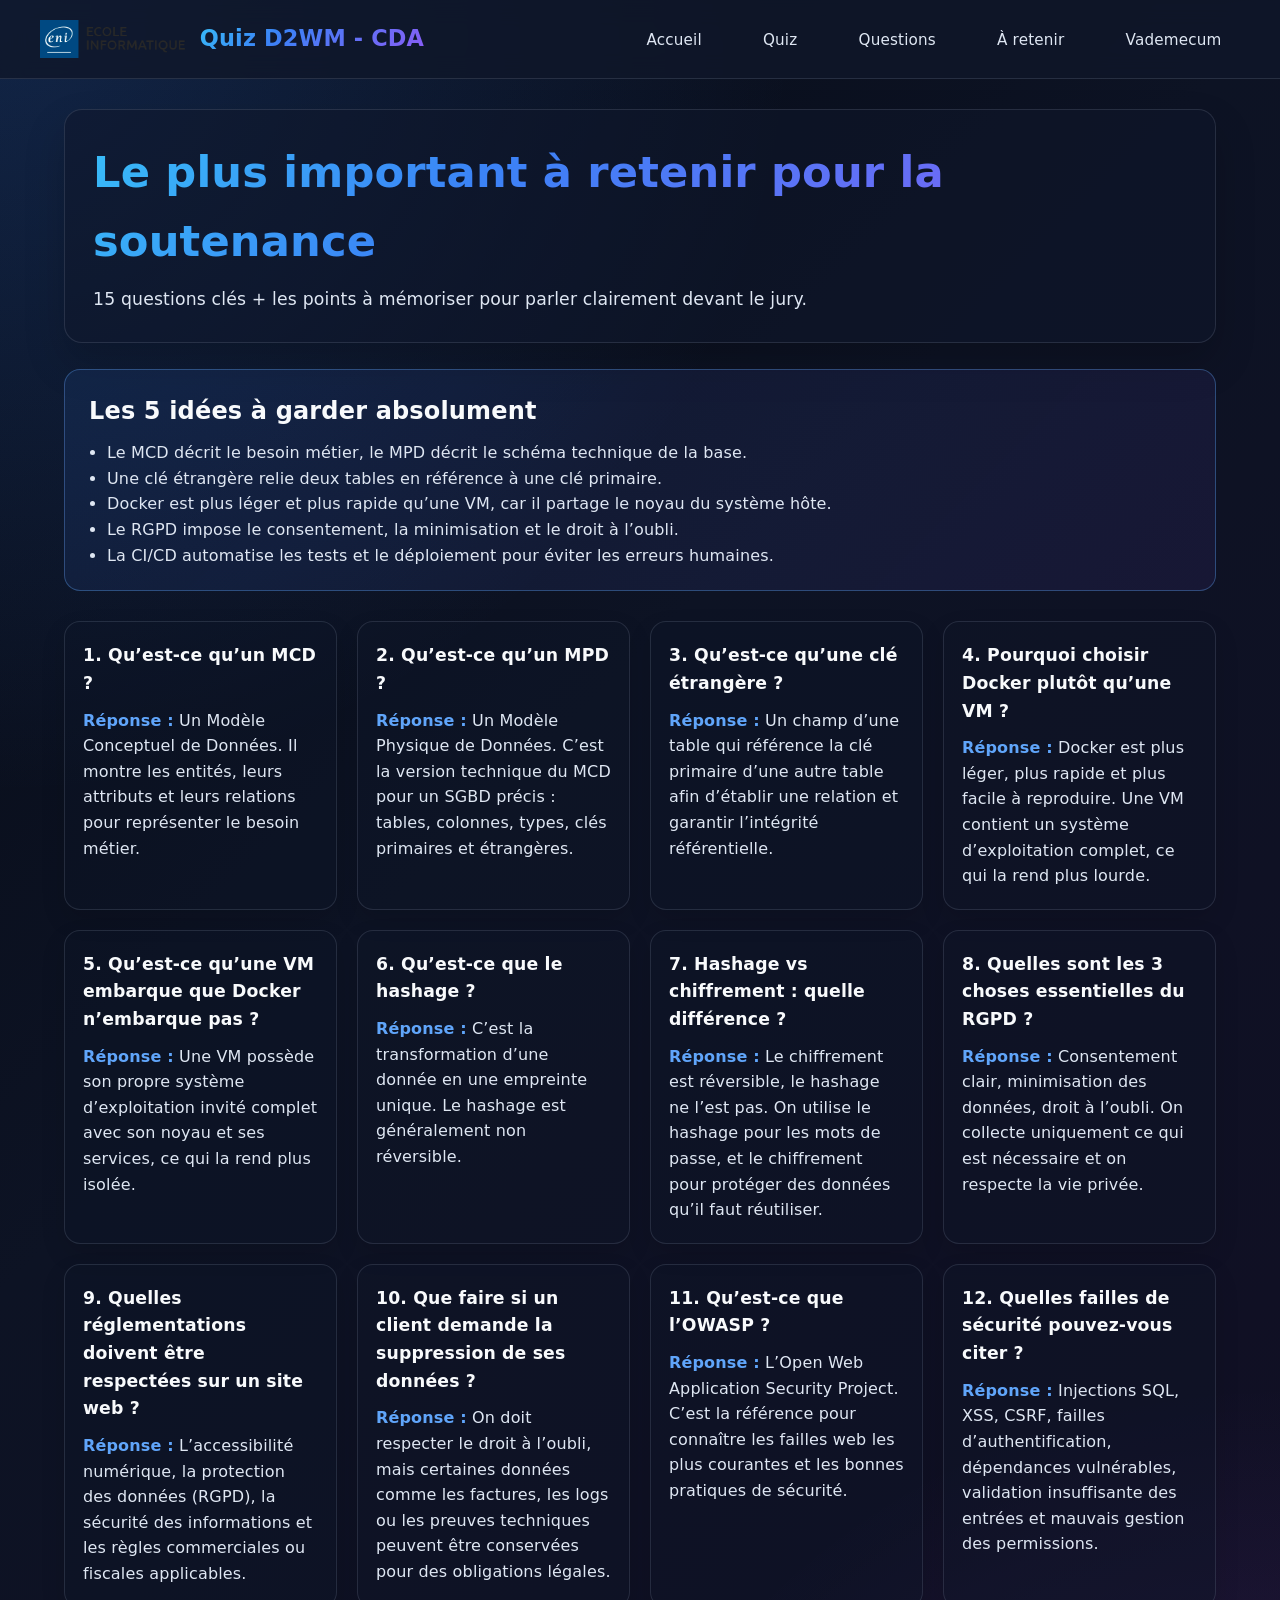
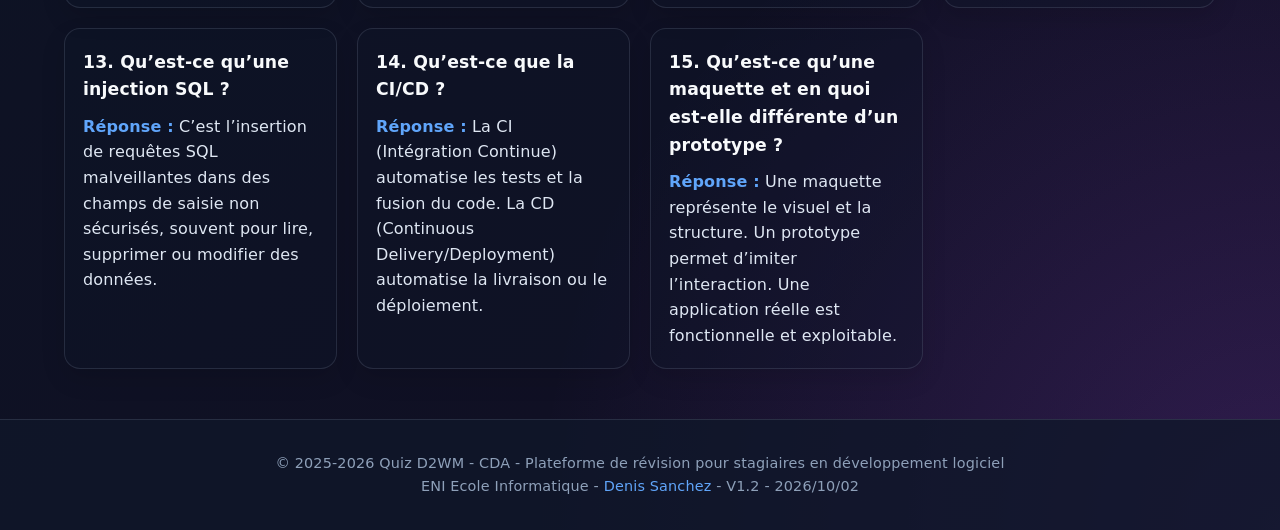
==== commit 46c95527: "feat: add Vademecum page and integrate PDF resource; update links and styles across the application" ====
--- a/a-retenir.html
+++ b/a-retenir.html
@@ -4,7 +4,7 @@
     <meta charset="UTF-8">
     <meta name="viewport" content="width=device-width, initial-scale=1.0">
     <title>Le plus important à retenir pour la soutenance</title>
-    <link rel="stylesheet" href="style.css?v=2026-09-28-2">
+    <link rel="stylesheet" href="style.css?v=2026-10-02-3">
 </head>
 <body>
     <div id="site-header"></div>
@@ -108,6 +108,6 @@
 
     <div id="site-footer"></div>
 
-    <script src="layout.js?v=2026-09-28-2"></script>
+    <script src="layout.js?v=2026-10-02-2"></script>
 </body>
 </html>
--- a/style.css
+++ b/style.css
@@ -1418,4 +1418,176 @@
     .retention-hero {
         padding: 20px 18px;
     }
+}
+
+/* === PAGE VADEMECUM === */
+.vademecum-page {
+    padding: 30px 0 50px;
+}
+
+.vademecum-hero {
+    background: rgba(15, 23, 42, 0.55);
+    border: 1px solid var(--border-color);
+    border-radius: 18px;
+    padding: 28px;
+    box-shadow: 0 20px 40px rgba(0, 0, 0, 0.18);
+    margin-bottom: 26px;
+}
+
+.vademecum-hero h1 {
+    margin: 0 0 10px;
+    font-size: clamp(2rem, 4vw, 2.7rem);
+    color: var(--text-primary);
+    background: var(--primary-gradient);
+    -webkit-background-clip: text;
+    -webkit-text-fill-color: transparent;
+    background-clip: text;
+}
+
+.vademecum-subtitle {
+    margin: 0;
+    color: var(--text-secondary);
+    font-size: 1.08rem;
+}
+
+.vademecum-actions {
+    display: flex;
+    flex-wrap: wrap;
+    gap: 12px;
+    margin-bottom: 26px;
+}
+
+.vademecum-actions .btn {
+    text-decoration: none;
+    display: inline-block;
+}
+
+.vademecum-viewer {
+    background: rgba(15, 23, 42, 0.42);
+    border: 1px solid var(--border-color);
+    border-radius: 16px;
+    padding: 12px;
+    box-shadow: 0 10px 25px rgba(0, 0, 0, 0.12);
+}
+
+.vademecum-pdf {
+    width: 100%;
+    height: clamp(420px, 75vh, 900px);
+    border: none;
+    border-radius: 10px;
+    background: #fff;
+}
+
+.vademecum-fallback {
+    padding: 24px;
+    margin: 0;
+    color: var(--text-secondary);
+    text-align: center;
+}
+
+@media (max-width: 700px) {
+    .vademecum-hero {
+        padding: 20px 18px;
+    }
+
+    .vademecum-actions {
+        flex-direction: column;
+    }
+}
+
+/* === SYNTHÈSE DU VADEMECUM (EXTRAITE DU PDF) === */
+.vademecum-summary {
+    margin-top: 40px;
+}
+
+.vademecum-summary h2 {
+    margin: 0 0 8px;
+    font-size: clamp(1.5rem, 3vw, 2rem);
+    color: var(--text-primary);
+    background: var(--primary-gradient);
+    -webkit-background-clip: text;
+    -webkit-text-fill-color: transparent;
+    background-clip: text;
+}
+
+.vademecum-summary-intro {
+    margin: 0 0 20px;
+    color: var(--text-secondary);
+}
+
+.vademecum-chapter {
+    background: rgba(15, 23, 42, 0.42);
+    border: 1px solid var(--border-color);
+    border-radius: 16px;
+    margin-bottom: 14px;
+    box-shadow: 0 10px 25px rgba(0, 0, 0, 0.12);
+    overflow: hidden;
+}
+
+.vademecum-chapter summary {
+    cursor: pointer;
+    padding: 16px 20px;
+    font-size: 1.08rem;
+    font-weight: 600;
+    color: var(--text-primary);
+    list-style: none;
+    display: flex;
+    align-items: center;
+    justify-content: space-between;
+    gap: 12px;
+    transition: background 0.2s ease;
+}
+
+.vademecum-chapter summary::-webkit-details-marker {
+    display: none;
+}
+
+.vademecum-chapter summary::after {
+    content: "+";
+    font-size: 1.4rem;
+    line-height: 1;
+    color: var(--primary-color);
+    flex-shrink: 0;
+    transition: transform 0.2s ease;
+}
+
+.vademecum-chapter[open] summary::after {
+    transform: rotate(45deg);
+}
+
+.vademecum-chapter summary:hover {
+    background: rgba(59, 130, 246, 0.08);
+}
+
+.vademecum-chapter-body {
+    padding: 4px 20px 18px;
+    border-top: 1px solid var(--border-color);
+}
+
+.vademecum-chapter-body p {
+    color: var(--text-secondary);
+    margin: 12px 0 6px;
+}
+
+.vademecum-chapter-body p:first-child {
+    margin-top: 14px;
+}
+
+.vademecum-chapter-body strong {
+    color: var(--primary-color);
+}
+
+.vademecum-chapter-body a {
+    color: var(--primary-color);
+    text-decoration: underline;
+}
+
+.vademecum-chapter-body ul {
+    margin: 8px 0 4px 18px;
+    padding: 0;
+    color: var(--text-secondary);
+}
+
+.vademecum-chapter-body li {
+    margin-bottom: 6px;
 }
